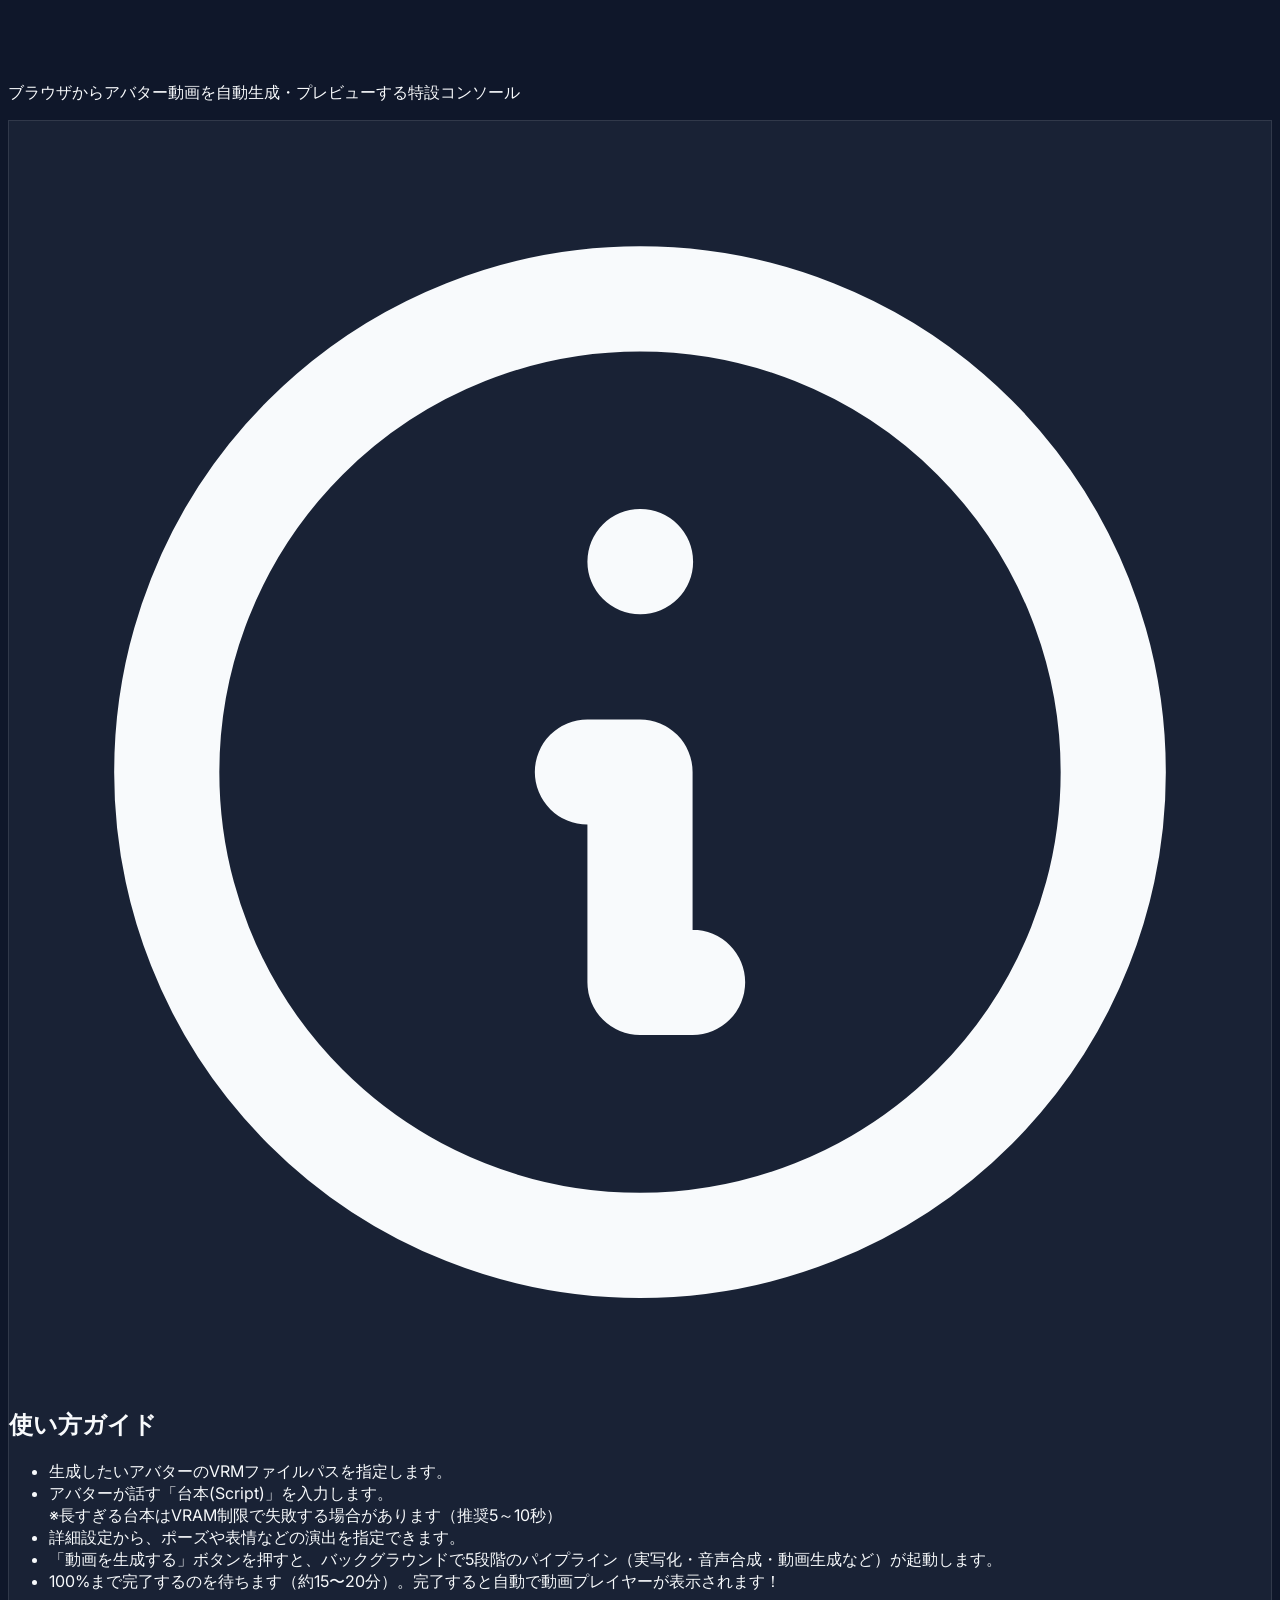
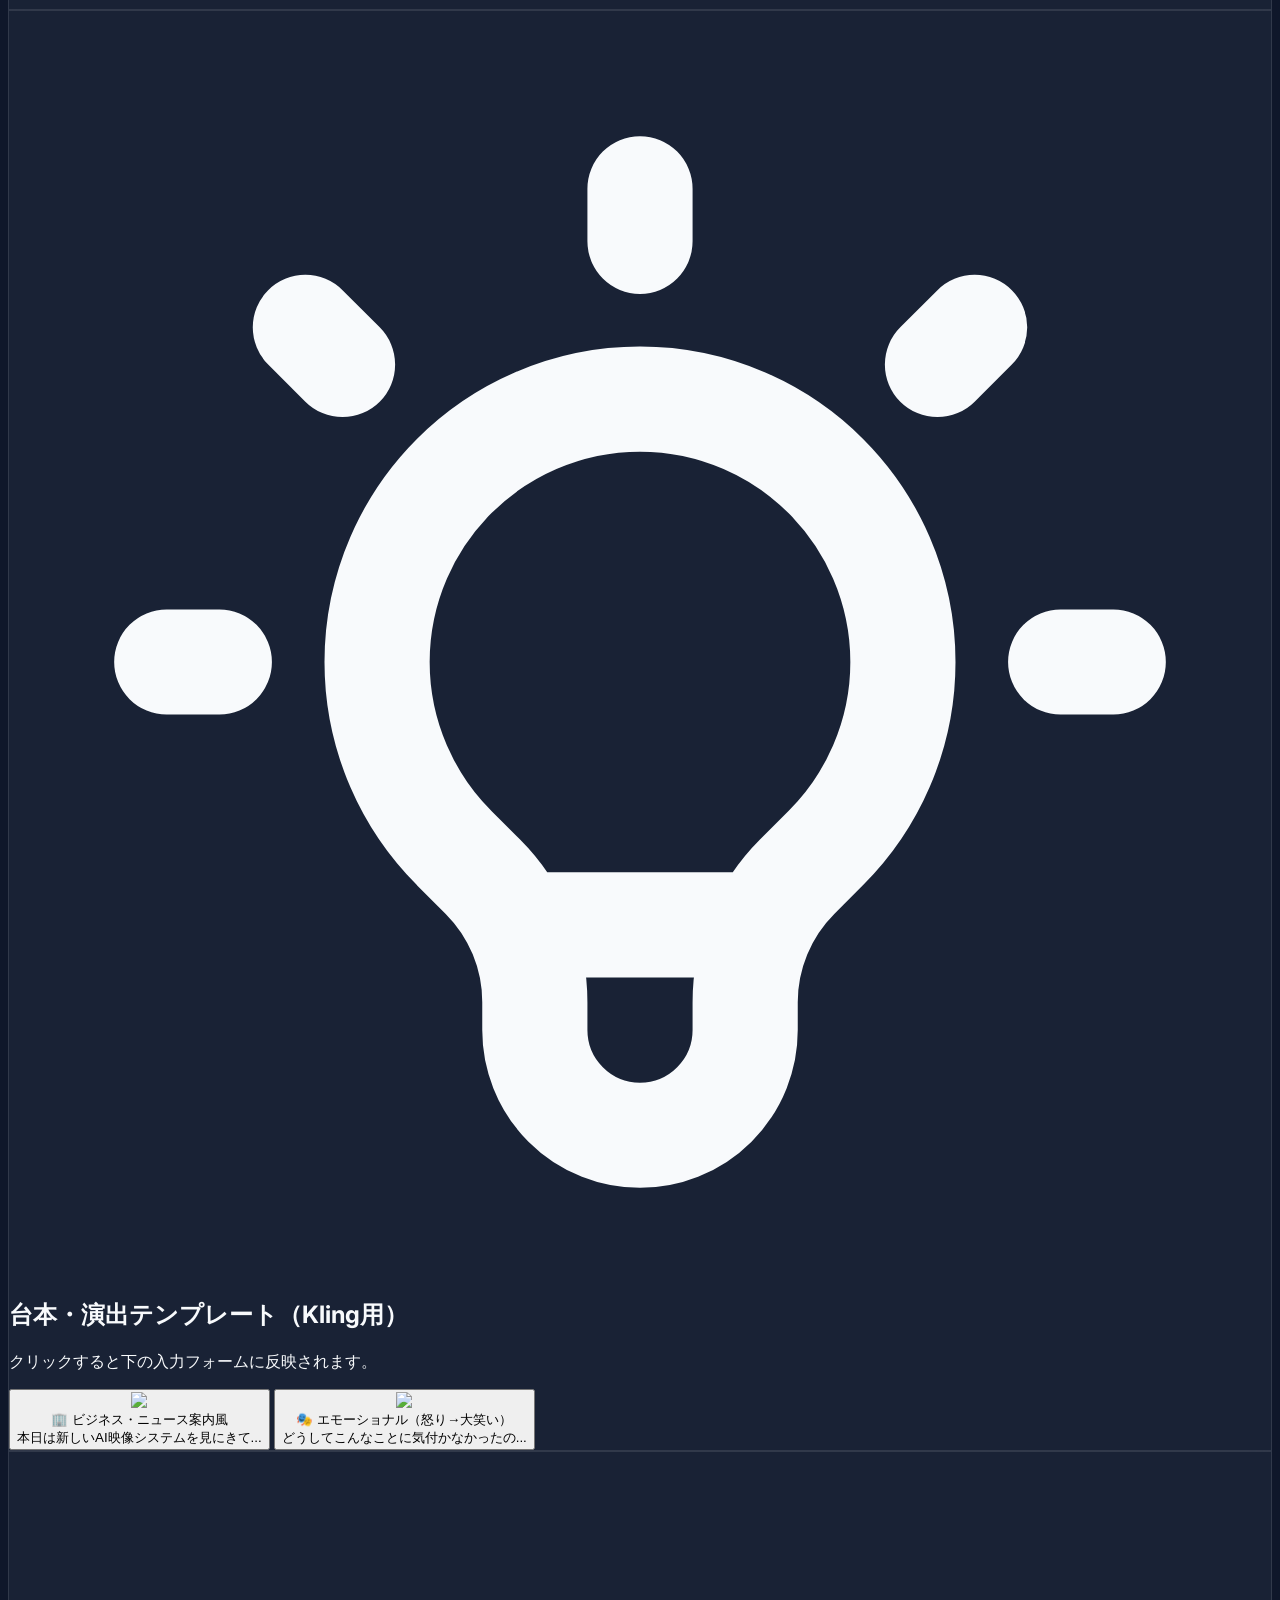
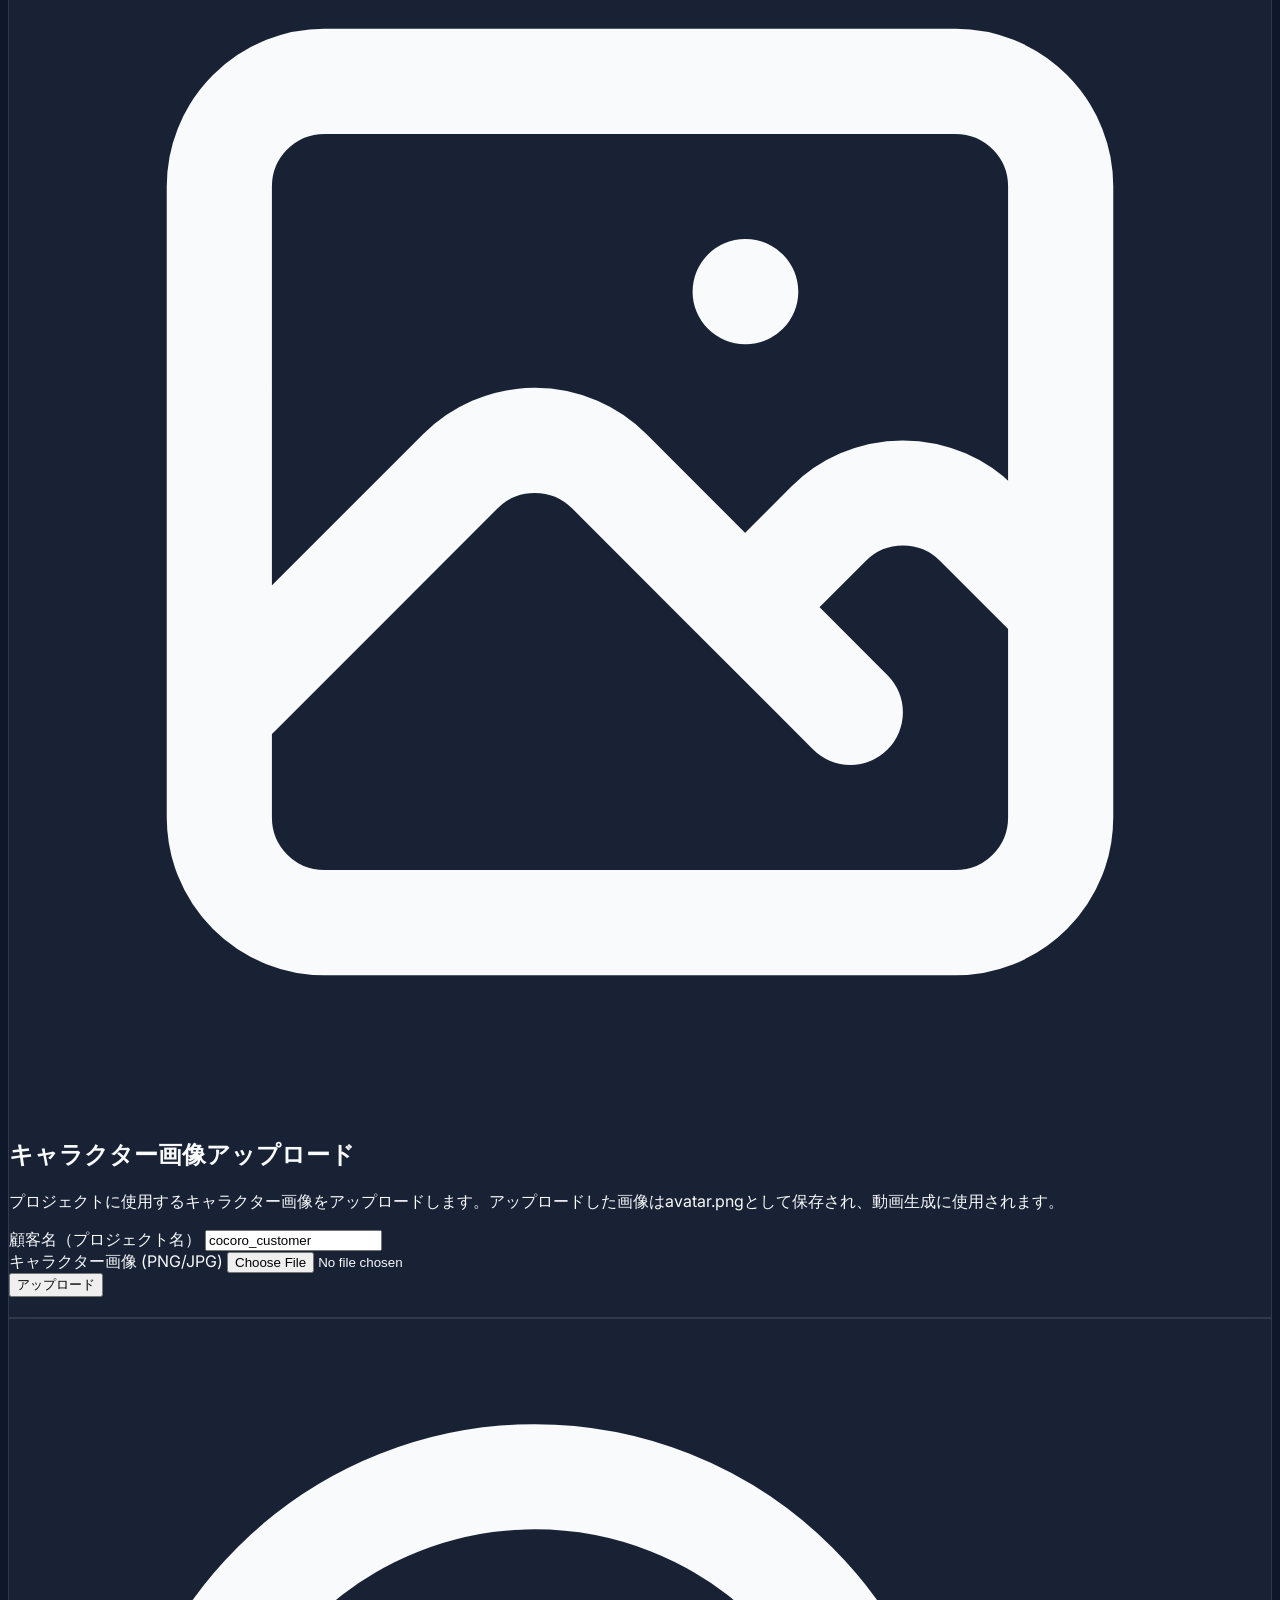
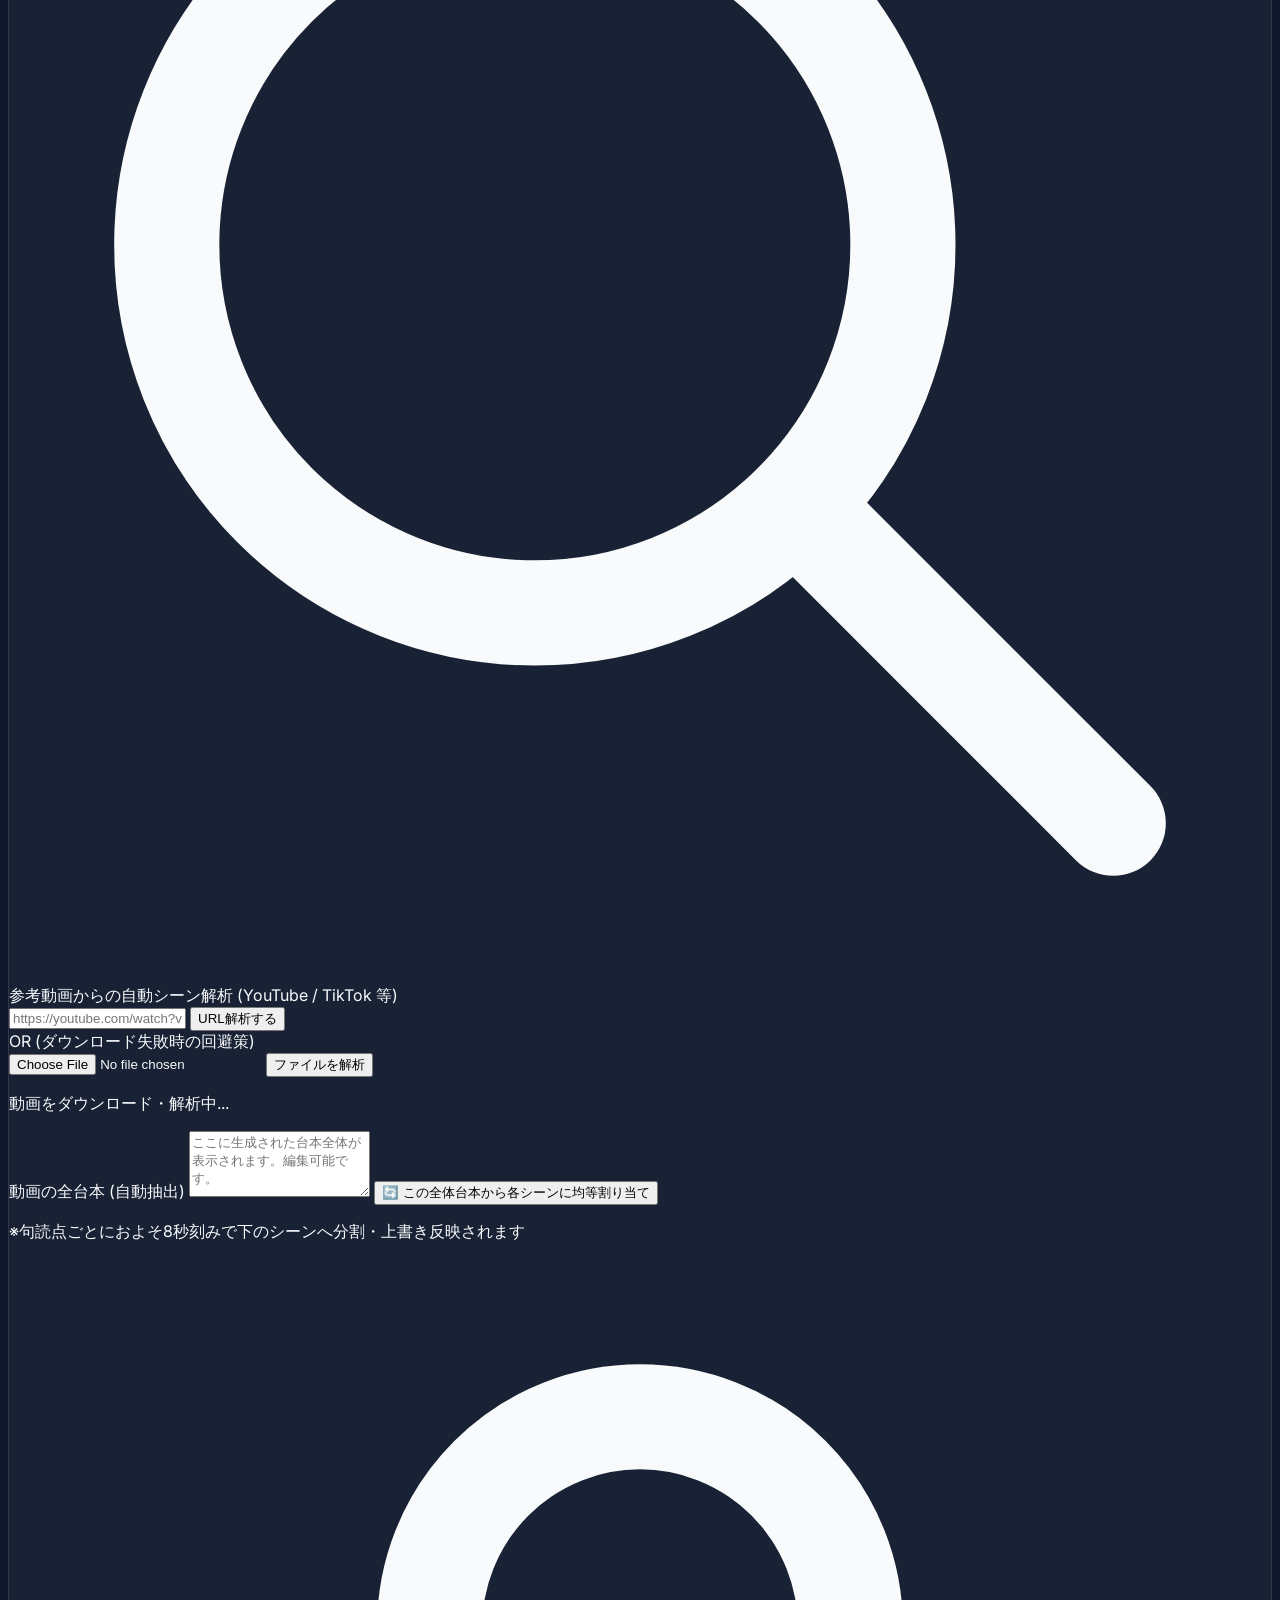
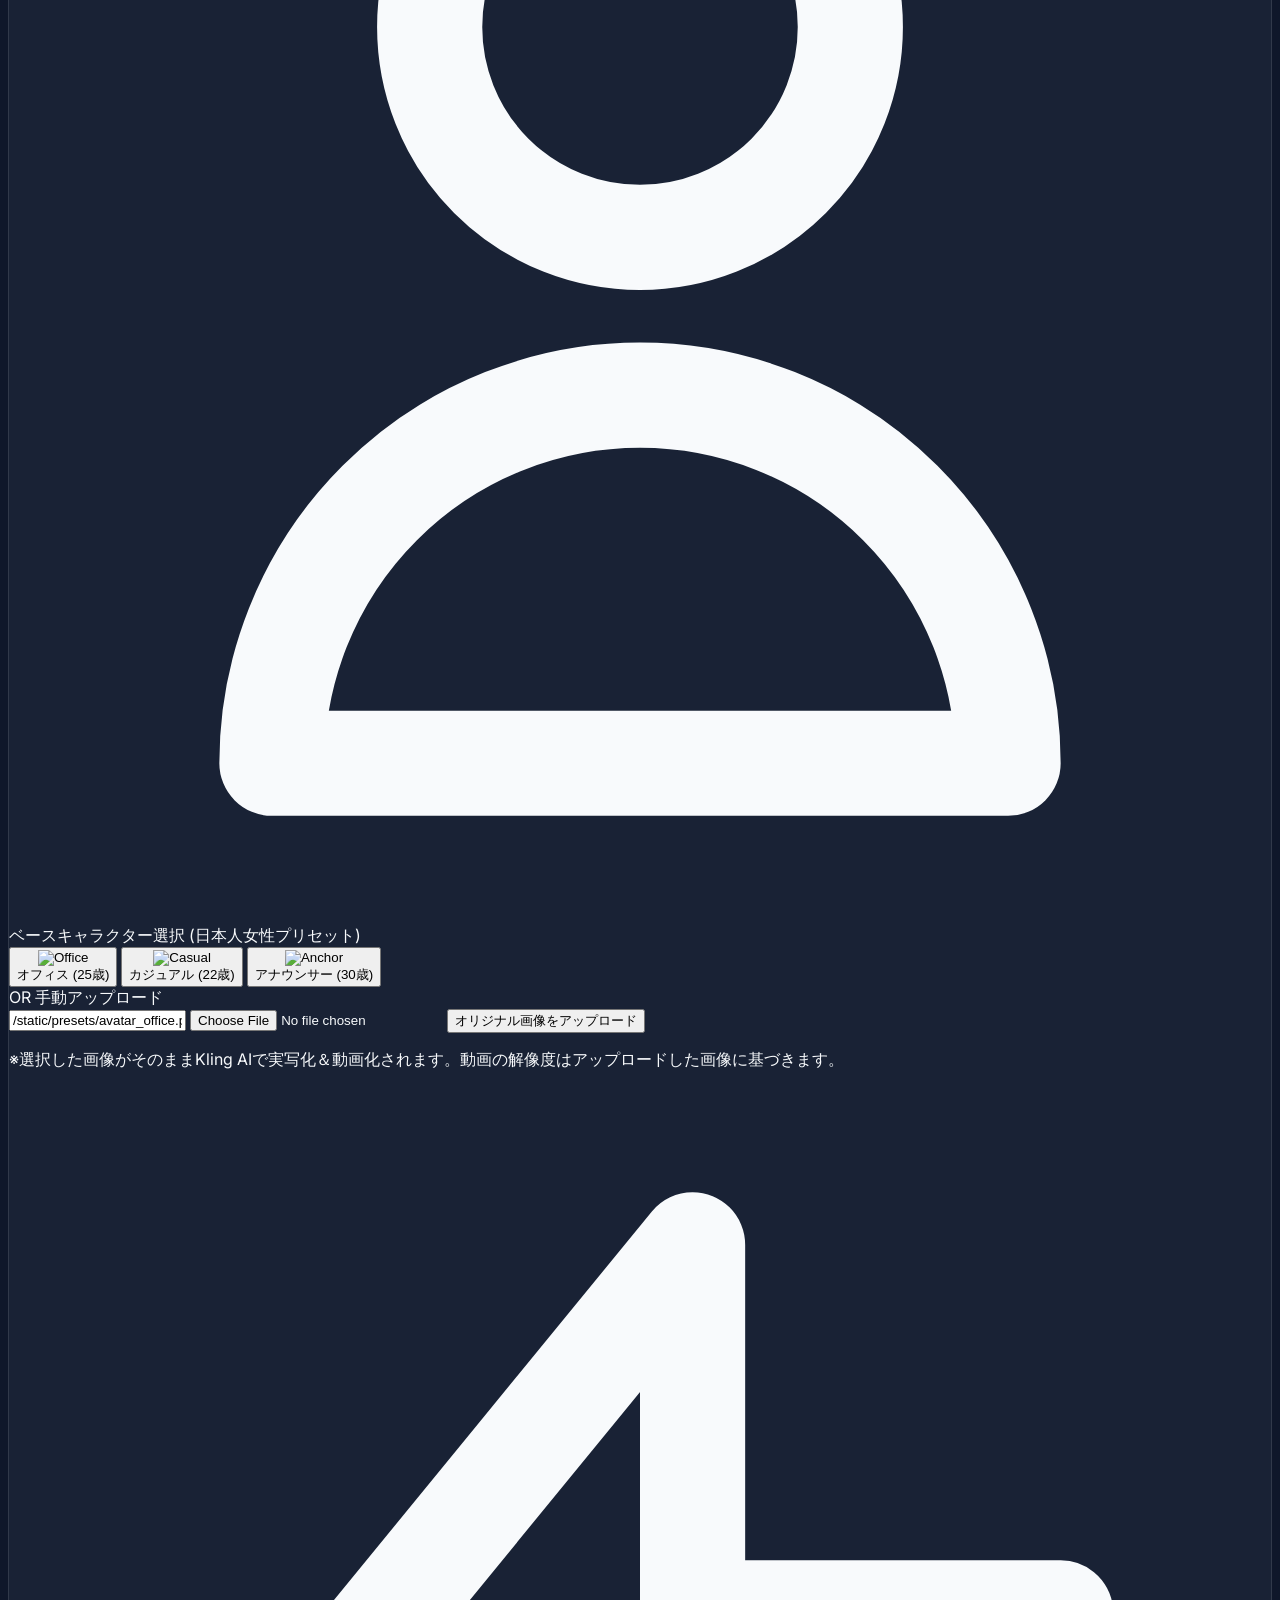
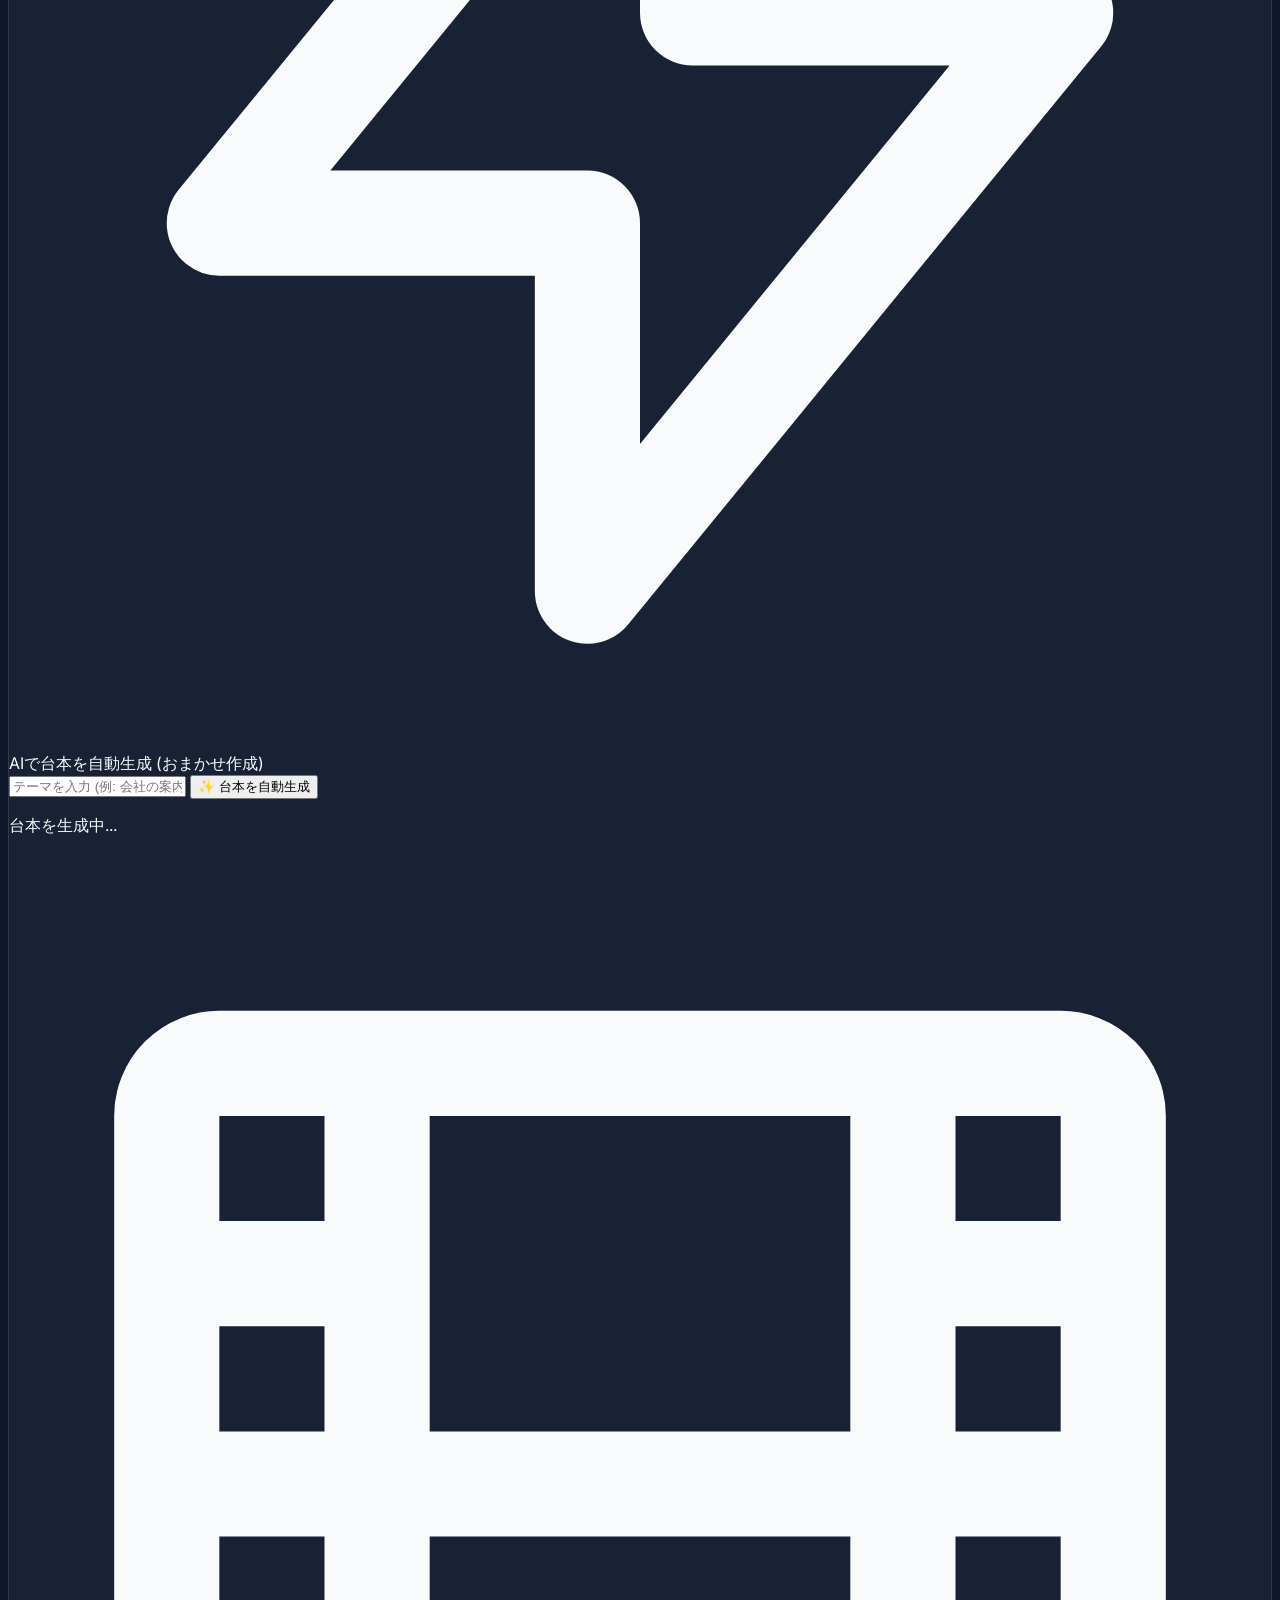
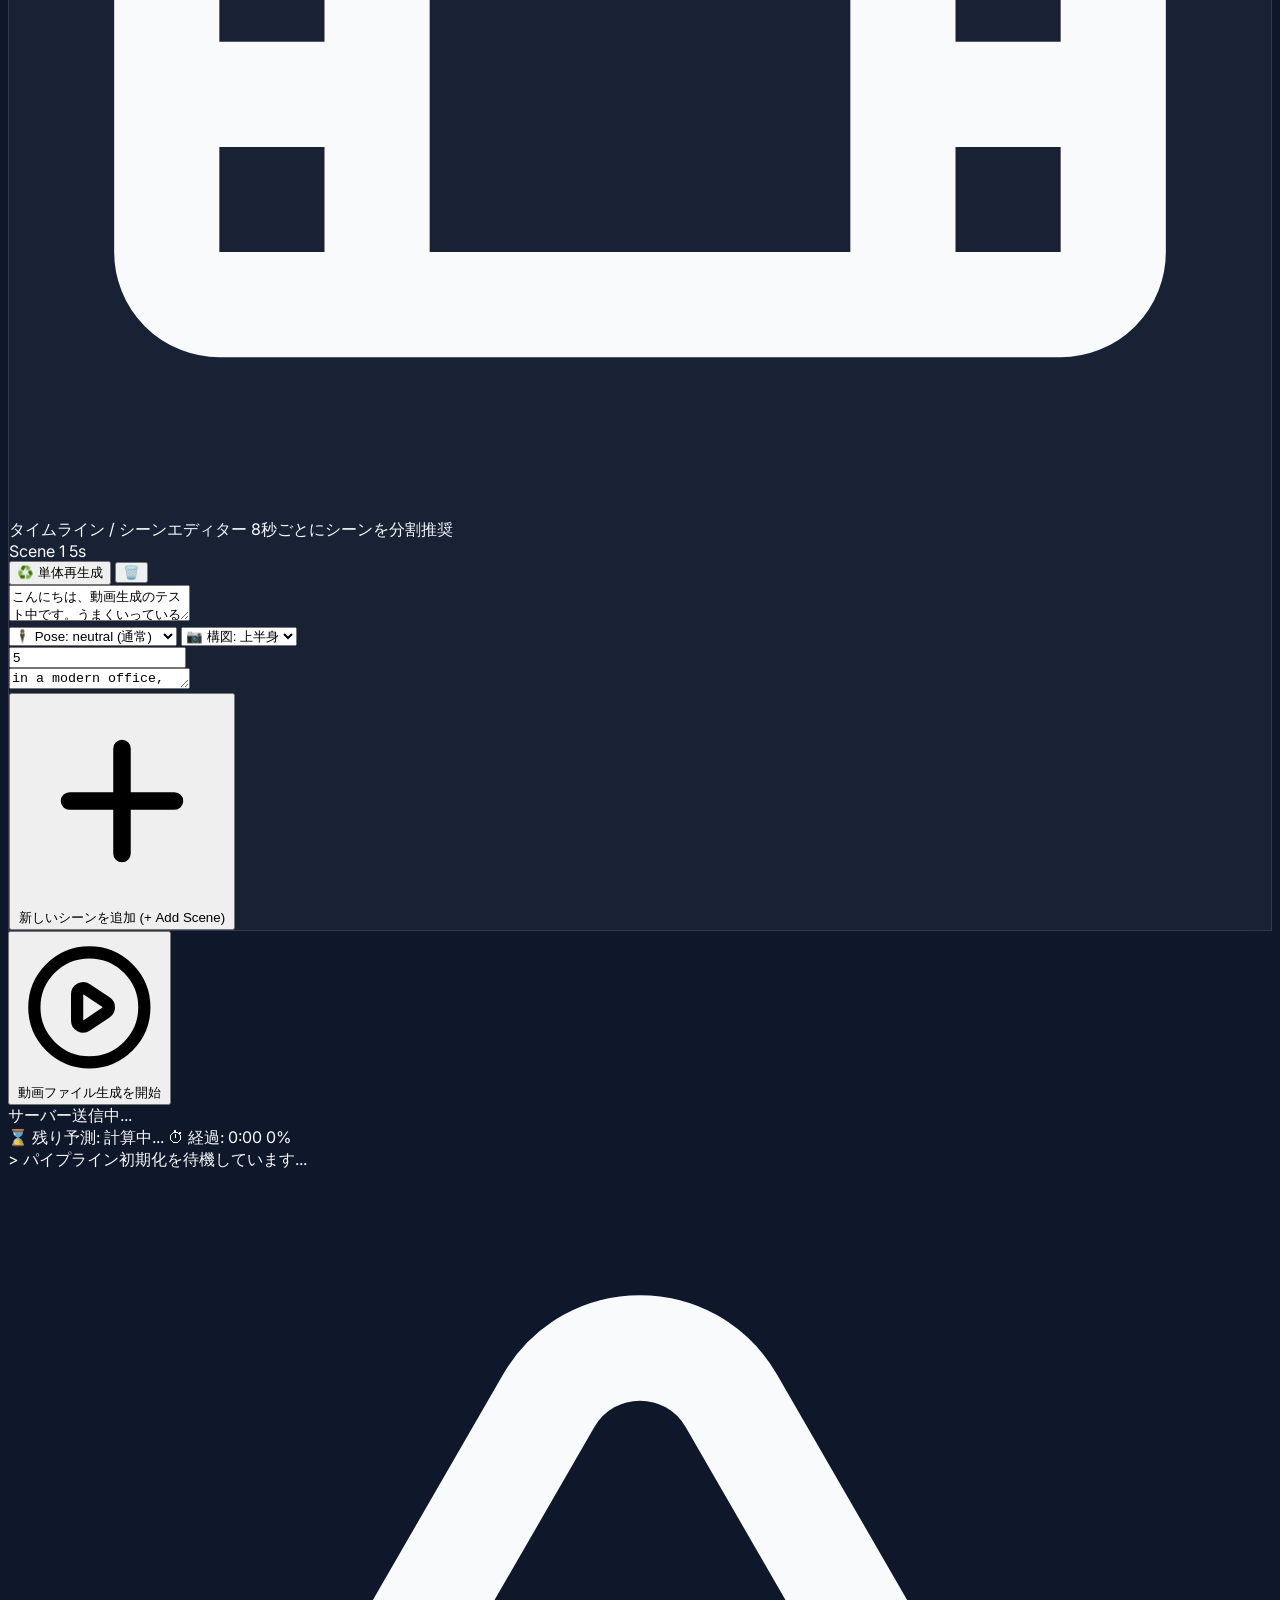
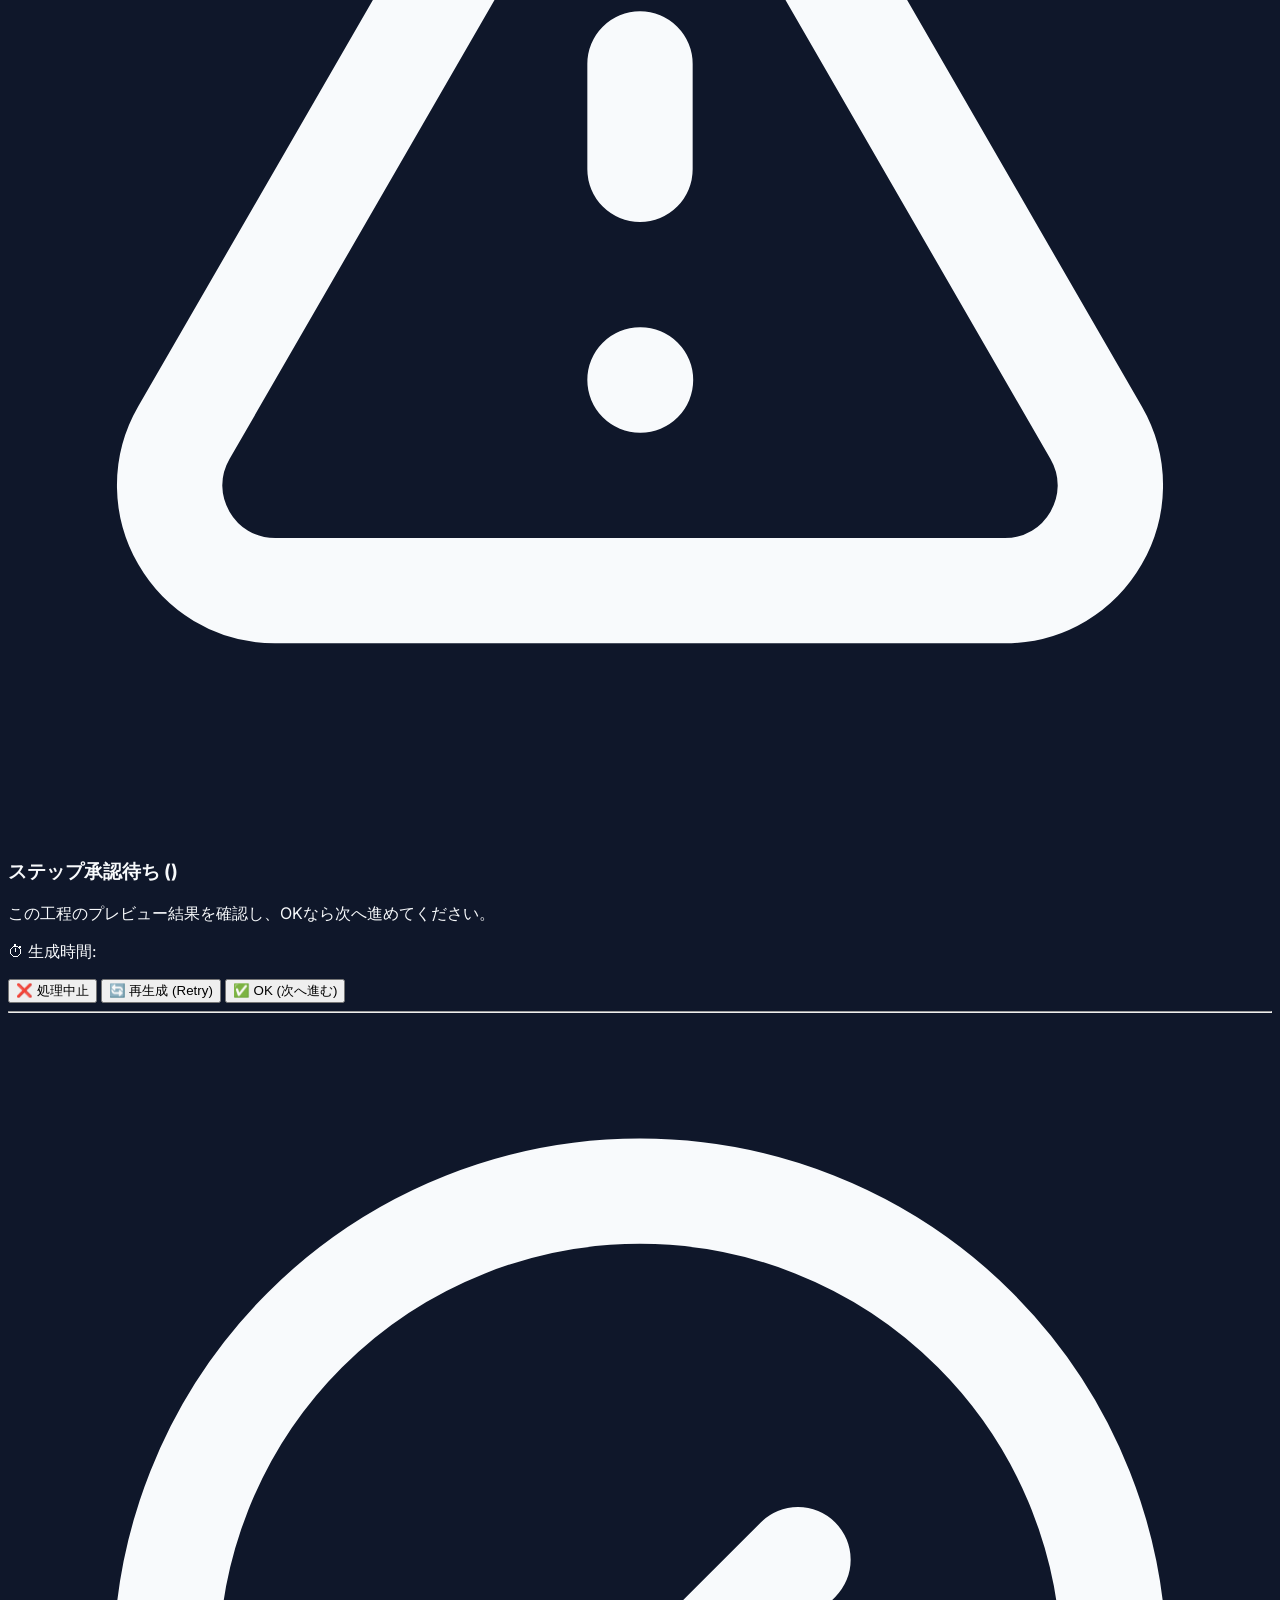
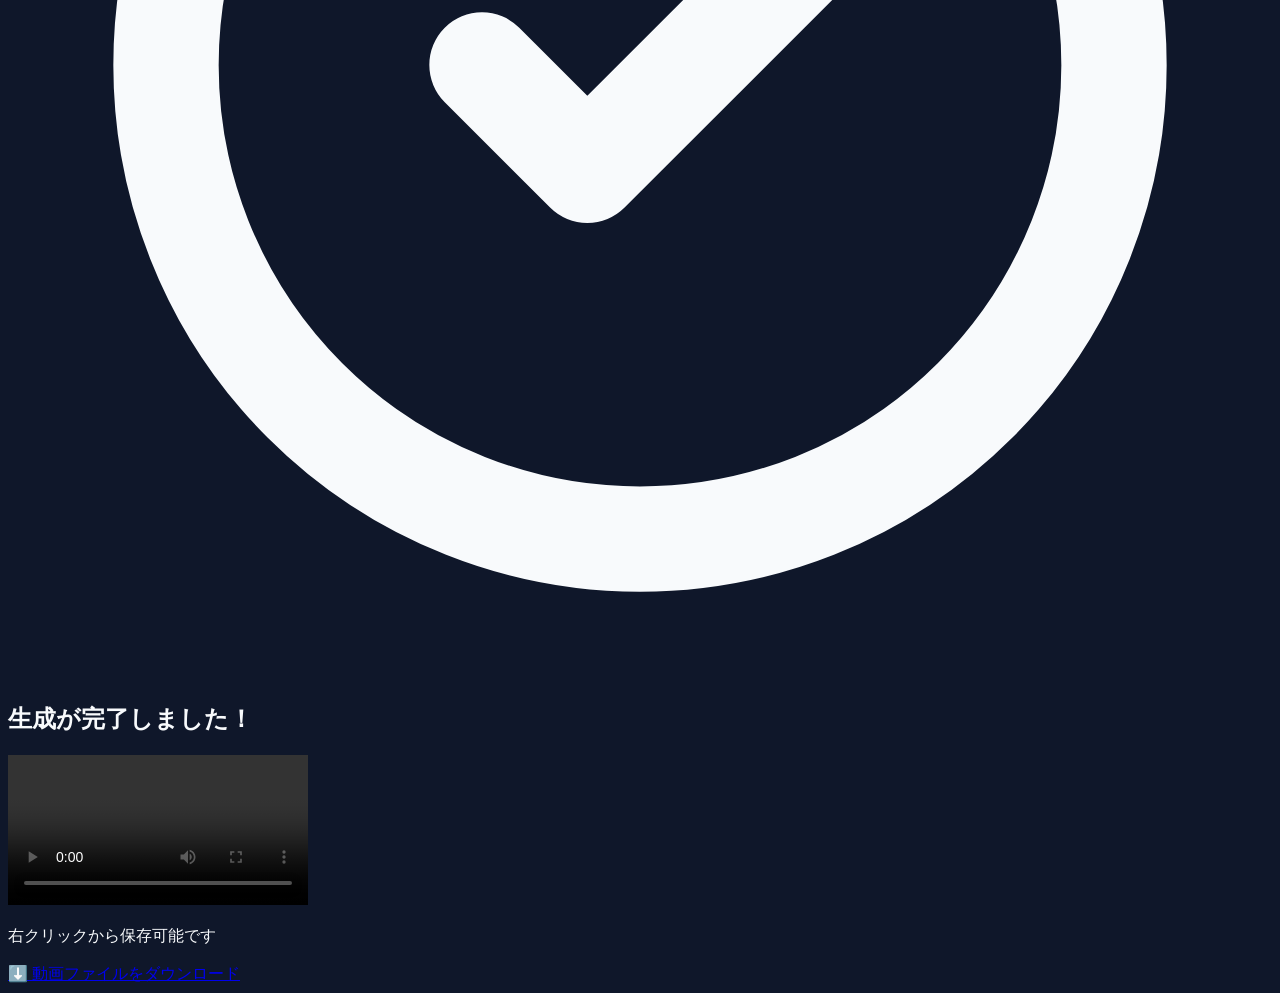
==== ui/index.html @ b5362d0d "feat: Wav2Lipローカルリップシンク・アバターアップロード機能追加 - voice_engine.py: Style-Bert-VITS2対応 - orchestrator.py: Klin" ====
<!DOCTYPE html>
<html lang="ja">
<head>
    <meta charset="UTF-8">
    <meta name="viewport" content="width=device-width, initial-scale=1.0">
    <title>AI Avatar Video Generator Studio</title>
    <script src="https://cdn.tailwindcss.com"></script>
    <link href="https://fonts.googleapis.com/css2?family=Inter:wght@400;500;600;700&display=swap" rel="stylesheet">
    <style>
        body { font-family: 'Inter', sans-serif; background-color: #0f172a; color: #f8fafc; }
        .progress-bar-fill { transition: width 0.5s ease-in-out; }
        .glass-panel { background: rgba(30, 41, 59, 0.7); backdrop-filter: blur(12px); border: 1px solid rgba(255,255,255,0.1); }
        .gradient-text { background-clip: text; -webkit-background-clip: text; -webkit-text-fill-color: transparent; }
        
        /* Custom scrollbar for textareas */
        ::-webkit-scrollbar { width: 8px; }
        ::-webkit-scrollbar-track { background: #1e293b; border-radius: 4px; }
        ::-webkit-scrollbar-thumb { background: #475569; border-radius: 4px; }
        ::-webkit-scrollbar-thumb:hover { background: #64748b; }
    </style>
</head>
<body class="min-h-screen flex flex-col pt-8 pb-12 px-4 items-center bg-[url('https://www.transparenttextures.com/patterns/stardust.png')]">

<div class="w-full max-w-4xl space-y-6">
    
    <!-- Header -->
    <div class="text-center space-y-2 mb-8">
        <h1 class="text-4xl md:text-5xl font-extrabold gradient-text bg-gradient-to-r from-blue-400 via-indigo-400 to-purple-500">
            AI Video Material Studio
        </h1>
        <p class="text-slate-400 text-sm md:text-base">ブラウザからアバター動画を自動生成・プレビューする特設コンソール</p>
    </div>

    <!-- Instructions & Examples Section -->
    <div class="grid grid-cols-1 md:grid-cols-2 gap-6">
        
        <!-- Usage Instructions -->
        <div class="glass-panel p-6 rounded-2xl shadow-xl">
            <h2 class="text-lg font-bold text-indigo-300 mb-3 flex items-center">
                <svg class="w-5 h-5 mr-2" fill="none" stroke="currentColor" viewBox="0 0 24 24"><path stroke-linecap="round" stroke-linejoin="round" stroke-width="2" d="M13 16h-1v-4h-1m1-4h.01M21 12a9 9 0 11-18 0 9 9 0 0118 0z"></path></svg>
                使い方ガイド
            </h2>
            <ul class="space-y-2 text-sm text-slate-300 list-decimal list-inside ml-2">
                <li>生成したいアバターのVRMファイルパスを指定します。</li>
                <li>アバターが話す「台本(Script)」を入力します。<br><span class="text-xs text-slate-400">※長すぎる台本はVRAM制限で失敗する場合があります（推奨5～10秒）</span></li>
                <li>詳細設定から、ポーズや表情などの演出を指定できます。</li>
                <li>「動画を生成する」ボタンを押すと、バックグラウンドで5段階のパイプライン（実写化・音声合成・動画生成など）が起動します。</li>
                <li>100%まで完了するのを待ちます（約15〜20分）。完了すると自動で動画プレイヤーが表示されます！</li>
            </ul>
        </div>

        <!-- Prompt Examples -->
        <div class="glass-panel p-6 rounded-2xl shadow-xl">
            <h2 class="text-lg font-bold text-pink-300 mb-3 flex items-center">
                <svg class="w-5 h-5 mr-2" fill="none" stroke="currentColor" viewBox="0 0 24 24"><path stroke-linecap="round" stroke-linejoin="round" stroke-width="2" d="M9.663 17h4.673M12 3v1m6.364 1.636l-.707.707M21 12h-1M4 12H3m3.343-5.657l-.707-.707m2.828 9.9a5 5 0 117.072 0l-.548.547A3.374 3.374 0 0014 18.469V19a2 2 0 11-4 0v-.531c0-.895-.356-1.754-.988-2.386l-.548-.547z"></path></svg>
                台本・演出テンプレート（Kling用）
            </h2>
            <p class="text-xs text-slate-400 mb-4">クリックすると下の入力フォームに反映されます。</p>
            <div class="space-y-3">
                <button type="button" onclick="applyTemplate('neutral', 'neutral', 'upper_body', 5.0, '本日は新しいAI映像システムをご覧いただき、誠にありがとうございます。驚くほど滑らかな動きと表情にご注目ください。', '', 'Expressive avatar, highly emotional. Starts looking serious and professional, then gently transitions to a warm, welcoming smile. Vivid facial expressions. Speaking confidently, subtle natural breathing, cinematic lighting, 8k resolution')" class="w-full text-left p-3 rounded bg-slate-800/50 hover:bg-slate-700 border border-slate-600 transition-colors group relative overflow-hidden">
                    <img src="/static/presets/bg_studio.png" class="absolute inset-0 w-full h-full object-cover opacity-20 group-hover:opacity-40 transition-opacity">
                    <div class="relative z-10 font-semibold text-sm text-white group-hover:text-blue-300">🏢 ビジネス・ニュース案内風</div>
                    <div class="relative z-10 text-xs text-slate-300 mt-1 line-clamp-1">本日は新しいAI映像システムを見にきて...</div>
                </button>
                <button type="button" onclick="applyTemplate('greeting', 'smile', 'full_body', 6.0, 'どうしてこんなことに気付かなかったの！？…ふふっ、でも、おかげで目が覚めたわ！完璧な動画を作ってみせる！', '', 'Expressive avatar, highly emotional. Starts looking angry and fiercely frowning, then suddenly transitioning to a bright, wide laugh. Vivid facial expressions. Raising hands dynamically, vivid body language, highly detailed, expressive face, cinematic lighting, 8k resolution')" class="w-full text-left p-3 rounded bg-slate-800/50 hover:bg-slate-700 border border-slate-600 transition-colors group relative overflow-hidden">
                    <img src="/static/presets/bg_cafe.png" class="absolute inset-0 w-full h-full object-cover opacity-20 group-hover:opacity-40 transition-opacity">
                    <div class="relative z-10 font-semibold text-sm text-white group-hover:text-pink-300">🎭 エモーショナル（怒り→大笑い）</div>
                    <div class="relative z-10 text-xs text-slate-300 mt-1 line-clamp-1">どうしてこんなことに気付かなかったの...</div>
                </button>
            </div>
        </div>

    </div>


    <!-- Avatar Upload Section -->
    <div class="glass-panel p-6 rounded-2xl shadow-xl mb-6">
        <h2 class="text-lg font-bold text-green-300 mb-4 flex items-center">
            <svg class="w-5 h-5 mr-2" fill="none" stroke="currentColor" viewBox="0 0 24 24"><path stroke-linecap="round" stroke-linejoin="round" stroke-width="2" d="M4 16l4.586-4.586a2 2 0 012.828 0L16 16m-2-2l1.586-1.586a2 2 0 012.828 0L20 14m-6-6h.01M6 20h12a2 2 0 002-2V6a2 2 0 00-2-2H6a2 2 0 00-2 2v12a2 2 0 002 2z"></path></svg>
            キャラクター画像アップロード
        </h2>
        <p class="text-sm text-slate-400 mb-4">プロジェクトに使用するキャラクター画像をアップロードします。アップロードした画像はavatar.pngとして保存され、動画生成に使用されます。</p>
        <div class="flex items-center space-x-4">
            <div class="flex-1">
                <label class="block text-xs text-slate-400 mb-1">顧客名（プロジェクト名）</label>
                <input type="text" id="uploadCustomerName" value="cocoro_customer" class="w-full bg-slate-900/80 border border-slate-600 rounded-lg p-3 text-slate-200 focus:outline-none focus:ring-2 focus:ring-green-500 text-sm">
            </div>
            <div class="flex-1">
                <label class="block text-xs text-slate-400 mb-1">キャラクター画像 (PNG/JPG)</label>
                <input type="file" id="avatarFileInput" accept="image/png,image/jpeg,image/jpg,image/webp" class="w-full bg-slate-900/80 border border-slate-600 rounded-lg p-2 text-slate-400 text-sm file:mr-3 file:py-2 file:px-4 file:rounded-full file:border-0 file:text-xs file:font-semibold file:bg-green-900 file:text-green-300 hover:file:bg-green-800">
            </div>
            <div class="flex-shrink-0 pt-5">
                <button type="button" onclick="uploadAvatar()" class="bg-gradient-to-r from-green-600 to-emerald-600 hover:from-green-500 hover:to-emerald-500 text-white font-bold py-3 px-6 rounded-lg shadow-lg transform transition-all active:scale-[0.98]">
                    アップロード
                </button>
            </div>
        </div>
        <div id="uploadStatus" class="mt-3 hidden">
            <div id="uploadStatusMsg" class="text-sm text-green-400"></div>
            <img id="uploadPreview" class="mt-3 h-32 rounded-lg border border-slate-600 hidden">
        </div>
    </div>
    <!-- Generation Form -->
    <div class="glass-panel p-8 rounded-2xl shadow-2xl relative overflow-hidden">
        <!-- Decoration element -->
        <div class="absolute -top-24 -right-24 w-48 h-48 bg-blue-600 rounded-full mix-blend-multiply filter blur-3xl opacity-20"></div>
        
        <form id="genForm" class="space-y-6 relative z-10" onsubmit="event.preventDefault();">
            
            <!-- Reference Video Analyzer -->
            <div class="bg-fuchsia-900/20 border border-fuchsia-500/30 rounded-xl p-5 shadow-inner">
                <label class="block text-sm font-bold text-fuchsia-300 mb-2 flex items-center">
                    <svg class="w-5 h-5 mr-2" fill="none" stroke="currentColor" viewBox="0 0 24 24"><path stroke-linecap="round" stroke-linejoin="round" stroke-width="2" d="M21 21l-6-6m2-5a7 7 0 11-14 0 7 7 0 0114 0z"></path></svg>
                    参考動画からの自動シーン解析 (YouTube / TikTok 等)
                </label>
                <div class="flex items-center space-x-3 mb-3">
                    <input type="text" id="videoUrlInput" class="flex-1 bg-slate-900/80 border border-slate-600 rounded-lg p-3 text-slate-200 focus:outline-none focus:ring-2 focus:ring-fuchsia-500 transition-all text-sm" placeholder="https://youtube.com/watch?v=...">
                    <button type="button" id="analyzeUrlBtn" onclick="analyzeVideoUrl()" class="bg-gradient-to-r from-fuchsia-600 to-pink-600 hover:from-fuchsia-500 hover:to-pink-500 text-white font-bold py-3 px-6 rounded-lg shadow-lg transform transition-all active:scale-[0.98] flex-shrink-0">
                        URL解析する
                    </button>
                </div>
                
                <div class="flex items-center text-[10px] text-fuchsia-400/60 uppercase tracking-widest mb-3"><span class="flex-1 border-t border-fuchsia-800/50"></span><span class="mx-3">OR (ダウンロード失敗時の回避策)</span><span class="flex-1 border-t border-fuchsia-800/50"></span></div>
                
                <div class="flex items-center space-x-3">
                    <input type="file" id="videoFileInput" accept="video/mp4,audio/mpeg,audio/mp3,audio/wav,video/webm" class="flex-1 bg-slate-900/80 border border-slate-600 rounded-lg p-2 text-slate-400 focus:outline-none focus:ring-2 focus:ring-fuchsia-500 transition-all text-sm file:mr-4 file:py-2 file:px-4 file:rounded-full file:border-0 file:text-xs file:font-semibold file:bg-fuchsia-900 file:text-fuchsia-300 hover:file:bg-fuchsia-800">
                    <button type="button" id="analyzeFileBtn" onclick="analyzeVideoFile()" class="bg-slate-700 hover:bg-slate-600 text-white font-bold py-3 px-6 rounded-lg shadow-lg transform transition-all active:scale-[0.98] flex-shrink-0 border border-slate-500">
                        ファイルを解析
                    </button>
                </div>
                <p id="analyzeMessage" class="text-xs text-fuchsia-400 mt-2 hidden animate-pulse">動画をダウンロード・解析中...</p>
                
                <div id="transcriptContainer" class="mt-4 hidden p-3 bg-fuchsia-950/40 rounded-lg border border-fuchsia-700/50">
                    <label class="block text-xs font-bold text-fuchsia-200 mb-2">動画の全台本 (自動抽出)</label>
                    <textarea id="fullTranscript" rows="4" class="w-full bg-slate-900 border border-slate-600 rounded p-2 text-sm text-slate-200 focus:ring-2 focus:ring-fuchsia-500 outline-none mb-2" placeholder="ここに生成された台本全体が表示されます。編集可能です。"></textarea>
                    <button type="button" onclick="distributeTranscript()" class="w-full bg-fuchsia-700 hover:bg-fuchsia-600 text-white text-xs font-bold py-2 px-4 rounded shadow border border-fuchsia-500 transition-colors">
                        🔄 この全体台本から各シーンに均等割り当て
                    </button>
                    <p class="text-[10px] text-fuchsia-300 mt-1 mt-1">※句読点ごとにおよそ8秒刻みで下のシーンへ分割・上書き反映されます</p>
                </div>
            </div>

            <!-- Base Character & Visual Avatar Picker -->
            <div class="bg-indigo-900/10 border border-indigo-500/20 rounded-xl p-5">
                <label class="block text-sm font-semibold text-slate-300 mb-3 flex items-center">
                    <svg class="w-5 h-5 mr-2 text-indigo-400" fill="none" stroke="currentColor" viewBox="0 0 24 24"><path stroke-linecap="round" stroke-linejoin="round" stroke-width="2" d="M16 7a4 4 0 11-8 0 4 4 0 018 0zM12 14a7 7 0 00-7 7h14a7 7 0 00-7-7z"></path></svg>
                    ベースキャラクター選択 (日本人女性プリセット)
                </label>
                
                <div class="grid grid-cols-3 gap-4 mb-4">
                    <!-- Preset 1 -->
                    <button type="button" onclick="selectAvatarPreset('/static/presets/avatar_office.png', this)" class="avatar-preset relative rounded-xl overflow-hidden border-2 border-indigo-500 shadow-[0_0_15px_rgba(99,102,241,0.4)] transform scale-105 transition-all">
                        <img src="/static/presets/avatar_office.png" alt="Office" class="w-full h-32 object-cover">
                        <div class="absolute bottom-0 inset-x-0 bg-black/60 p-1 text-center text-xs font-bold text-white">オフィス (25歳)</div>
                    </button>
                    <!-- Preset 2 -->
                    <button type="button" onclick="selectAvatarPreset('/static/presets/avatar_casual.png', this)" class="avatar-preset relative rounded-xl overflow-hidden border-2 border-transparent hover:border-slate-500 transition-all opacity-70 hover:opacity-100">
                        <img src="/static/presets/avatar_casual.png" alt="Casual" class="w-full h-32 object-cover">
                        <div class="absolute bottom-0 inset-x-0 bg-black/60 p-1 text-center text-xs font-bold text-white">カジュアル (22歳)</div>
                    </button>
                    <!-- Preset 3 -->
                    <button type="button" onclick="selectAvatarPreset('/static/presets/avatar_anchor.png', this)" class="avatar-preset relative rounded-xl overflow-hidden border-2 border-transparent hover:border-slate-500 transition-all opacity-70 hover:opacity-100">
                        <img src="/static/presets/avatar_anchor.png" alt="Anchor" class="w-full h-32 object-cover">
                        <div class="absolute bottom-0 inset-x-0 bg-black/60 p-1 text-center text-xs font-bold text-white">アナウンサー (30歳)</div>
                    </button>
                </div>
                
                <div class="flex items-center text-xs text-slate-500 uppercase tracking-widest mb-4"><span class="flex-1 border-t border-slate-700"></span><span class="mx-3">OR 手動アップロード</span><span class="flex-1 border-t border-slate-700"></span></div>
                
                <div class="flex flex-col sm:flex-row gap-3">
                    <input type="text" id="avatarPath" value="/static/presets/avatar_office.png" class="flex-1 bg-slate-900/80 border border-slate-600 rounded-lg p-3 text-slate-300 focus:outline-none font-mono text-xs" placeholder="画像パス (C:\画像.png 等)">
                    <input type="file" id="customAvatarUpload" accept="image/jpeg,image/png,image/webp" class="hidden" onchange="handleFileUpload(this, 'avatarPath')">
                    <button type="button" onclick="document.getElementById('customAvatarUpload').click()" class="bg-indigo-600 hover:bg-indigo-500 text-white text-sm font-medium py-3 px-6 rounded-lg shadow-lg border border-indigo-500 transition-colors flex-shrink-0">
                        オリジナル画像をアップロード
                    </button>
                </div>
                <p class="text-[11px] text-slate-400 mt-2">※選択した画像がそのままKling AIで実写化＆動画化されます。動画の解像度はアップロードした画像に基づきます。</p>
            </div>
            


            <!-- AI Script Auto Generator -->
            <div class="bg-blue-900/20 border border-blue-500/30 rounded-xl p-5 shadow-inner">
                <label class="block text-sm font-bold text-blue-300 mb-2 flex items-center">
                    <svg class="w-5 h-5 mr-2" fill="none" stroke="currentColor" viewBox="0 0 24 24"><path stroke-linecap="round" stroke-linejoin="round" stroke-width="2" d="M13 10V3L4 14h7v7l9-11h-7z"></path></svg>
                    AIで台本を自動生成 (おまかせ作成)
                </label>
                <div class="flex flex-col sm:flex-row items-center space-y-3 sm:space-y-0 sm:space-x-3 mb-2">
                    <input type="text" id="autoScriptTheme" class="flex-1 w-full bg-slate-900/80 border border-slate-600 rounded-lg p-3 text-slate-200 focus:outline-none focus:ring-2 focus:ring-blue-500 transition-all text-sm" placeholder="テーマを入力 (例: 会社の案内、商品のPR等)">
                    <button type="button" onclick="generateAutoScript()" class="w-full sm:w-auto bg-gradient-to-r from-blue-600 to-indigo-600 hover:from-blue-500 hover:to-indigo-500 text-white font-bold py-3 px-6 rounded-lg shadow-lg transform transition-all active:scale-[0.98] flex-shrink-0">
                        ✨ 台本を自動生成
                    </button>
                </div>
                <p id="autoScriptMessage" class="text-xs text-blue-400 hidden animate-pulse">台本を生成中...</p>
            </div>

            <!-- Dynamic Scenes Editor -->
            <div>
                <div class="flex justify-between items-end mb-3">
                    <label class="block text-lg font-bold text-slate-200 flex items-center">
                        <svg class="w-5 h-5 mr-2 text-blue-400" fill="none" stroke="currentColor" viewBox="0 0 24 24"><path stroke-linecap="round" stroke-linejoin="round" stroke-width="2" d="M7 4v16M17 4v16M3 8h4m10 0h4M3 12h18M3 16h4m10 0h4M4 20h16a1 1 0 001-1V5a1 1 0 00-1-1H4a1 1 0 00-1 1v14a1 1 0 001 1z"></path></svg>
                        タイムライン / シーンエディター
                    </label>
                    <span class="text-xs text-slate-400">8秒ごとにシーンを分割推奨</span>
                </div>
                
                <div id="scenesContainer" class="space-y-4">
                    <!-- Scenes will be injected here via JS -->
                </div>
                
                <button type="button" onclick="addSceneBlock()" class="mt-4 w-full border-2 border-dashed border-slate-600 hover:border-slate-400 text-slate-400 hover:text-slate-200 font-semibold py-3 rounded-xl transition-colors flex items-center justify-center">
                    <svg class="w-5 h-5 mr-1" fill="none" stroke="currentColor" viewBox="0 0 24 24"><path stroke-linecap="round" stroke-linejoin="round" stroke-width="2" d="M12 6v6m0 0v6m0-6h6m-6 0H6"></path></svg>
                    新しいシーンを追加 (+ Add Scene)
                </button>
            </div>
            </div>

            <!-- Submit Button -->
            <button type="submit" id="submitBtn" class="w-full bg-gradient-to-r from-blue-600 to-purple-600 hover:from-blue-500 hover:to-purple-500 text-white font-bold py-4 px-4 rounded-xl shadow-[0_0_15px_rgba(79,70,229,0.4)] transform transition-all active:scale-[0.98] text-lg flex items-center justify-center">
                <svg class="w-6 h-6 mr-2" fill="none" stroke="currentColor" viewBox="0 0 24 24"><path stroke-linecap="round" stroke-linejoin="round" stroke-width="2" d="M14.752 11.168l-3.197-2.132A1 1 0 0010 9.87v4.263a1 1 0 001.555.832l3.197-2.132a1 1 0 000-1.664z"></path><path stroke-linecap="round" stroke-linejoin="round" stroke-width="2" d="M21 12a9 9 0 11-18 0 9 9 0 0118 0z"></path></svg>
                動画ファイル生成を開始
            </button>
        </form>

        <!-- Status Tracker -->
        <div id="statusSection" class="mt-8 hidden">
            <div class="flex justify-between items-end mb-2">
                <span id="statusText" class="text-sm font-semibold text-blue-400 tracking-wide animate-pulse">サーバー送信中...</span>
                <div class="flex items-center gap-3">
                    <span id="etaBadge" class="text-xs font-mono text-cyan-400 bg-slate-800 border border-slate-700 px-2 py-0.5 rounded-md hidden">
                        ⌛ 残り予測: <span id="etaText">計算中...</span>
                    </span>
                    <span id="elapsedBadge" class="text-xs font-mono text-slate-400 bg-slate-800 border border-slate-700 px-2 py-0.5 rounded-md hidden">
                        ⏱ 経過: <span id="elapsedText">0:00</span>
                    </span>
                    <span id="progressText" class="text-2xl font-black text-white">0%</span>
                </div>
            </div>
            <div class="w-full bg-slate-900 rounded-full h-4 mb-3 overflow-hidden border border-slate-700 shadow-inner">
                <div id="progressBar" class="bg-gradient-to-r from-blue-400 via-indigo-500 to-purple-500 h-full rounded-full progress-bar-fill relative" style="width: 0%">
                    <div class="absolute top-0 left-0 bottom-0 right-0 overflow-hidden">
                        <div class="w-full h-full opacity-30 bg-[url('[data-uri]')] bg-repeat-x" style="animation: scrollBackground 1s linear infinite;"></div>
                    </div>
                </div>
            </div>

            <!-- ステージタイムライン -->
            <div id="stageTimeline" class="flex gap-1.5 mb-3 flex-wrap"></div>

            <div id="logText" class="text-xs text-slate-500 font-mono bg-slate-900 p-3 rounded-lg border border-slate-700/50">
                >&nbsp;パイプライン初期化を待機しています...
        </div>

        <!-- Approval Section -->
        <div id="approvalSection" class="mt-4 hidden p-6 rounded-xl border border-amber-500/50 bg-amber-900/10 text-center animate-[fadeIn_0.3s_ease-out]">
            <h3 class="text-lg font-bold text-amber-400 mb-1 flex items-center justify-center">
                <svg class="w-5 h-5 mr-2 animate-bounce" fill="none" stroke="currentColor" viewBox="0 0 24 24"><path stroke-linecap="round" stroke-linejoin="round" stroke-width="2" d="M12 9v2m0 4h.01m-6.938 4h13.856c1.54 0 2.502-1.667 1.732-3L13.732 4c-.77-1.333-2.694-1.333-3.464 0L3.34 16c-.77 1.333.192 3 1.732 3z"></path></svg>
                ステップ承認待ち (<span id="approvalStageName"></span>)
            </h3>
            <p class="text-xs text-slate-400 mb-1">この工程のプレビュー結果を確認し、OKなら次へ進めてください。</p>
            <p id="stageDurationBadge" class="text-xs font-mono text-emerald-400 mb-4 hidden">⏱ 生成時間: <span id="stageDurationText"></span></p>
            
            <div id="previewContainer" class="flex justify-center mb-6 rounded-lg p-2">
                <!-- Image or Audio injected here -->
            </div>
            
            <div class="flex space-x-3 w-full justify-center">
                <button type="button" onclick="submitApproval('reject')" class="flex-1 bg-slate-700 hover:bg-red-600/80 text-white font-medium py-3 rounded-lg border border-slate-600 transition-colors duration-200">
                    ❌ 処理中止
                </button>
                <button type="button" onclick="submitApproval('retry')" class="flex-1 bg-amber-700 hover:bg-amber-600 text-white font-medium py-3 rounded-lg shadow-lg border border-amber-600 transition-colors duration-200">
                    🔄 再生成 (Retry)
                </button>
                <button type="button" onclick="submitApproval('approve')" class="flex-1 bg-emerald-600 hover:bg-emerald-500 text-white font-bold py-3 rounded-lg shadow-[0_0_15px_rgba(16,185,129,0.3)] border border-emerald-500 transition-all duration-200 transform active:scale-95">
                    ✅ OK (次へ進む)
                </button>
            </div>
        </div>

        <!-- Result Video -->
        <div id="resultSection" class="mt-8 hidden animate-[fadeIn_0.5s_ease-out]">
            <hr class="border-slate-700 mb-6">
            <h2 class="text-xl font-bold mb-4 text-emerald-400 flex items-center">
                <svg class="w-6 h-6 mr-2" fill="none" stroke="currentColor" viewBox="0 0 24 24"><path stroke-linecap="round" stroke-linejoin="round" stroke-width="2" d="M9 12l2 2 4-4m6 2a9 9 0 11-18 0 9 9 0 0118 0z"></path></svg>
                生成が完了しました！
            </h2>
            <div class="rounded-xl overflow-hidden border border-slate-600 shadow-[0_10px_30px_rgba(0,0,0,0.5)] bg-black aspect-video relative group">
                <video id="resultVideo" controls class="w-full h-full object-cover">
                    ブラウザが動画再生に対応していません。
                </video>
                <div class="absolute inset-0 bg-black/40 flex items-center justify-center opacity-0 group-hover:opacity-100 transition-opacity pointer-events-none">
                    <p class="text-white font-bold drop-shadow-md">右クリックから保存可能です</p>
                </div>
            </div>
            
            <a id="downloadBtn" href="#" download="avatar_video.mp4" class="mt-4 block text-center w-full bg-slate-700 hover:bg-slate-600 text-white font-medium py-3 px-4 rounded-xl border border-slate-500 transition-colors">
                ⬇️ 動画ファイルをダウンロード
            </a>
        </div>
    </div>
</div>

<style>
    @keyframes scrollBackground {
        0% { background-position: 0 0; }
        100% { background-position: 16px 0; }
    }
    @keyframes fadeIn {
        from { opacity: 0; transform: translateY(10px); }
        to { opacity: 1; transform: translateY(0); }
    }
</style>

<script>
    // Elements
    const form = document.getElementById('genForm');
    const submitBtn = document.getElementById('submitBtn');
    const statusSection = document.getElementById('statusSection');
    const resultSection = document.getElementById('resultSection');
    const statusText = document.getElementById('statusText');
    const progressText = document.getElementById('progressText');
    const progressBar = document.getElementById('progressBar');
    const logText = document.getElementById('logText');
    const downloadBtn = document.getElementById('downloadBtn');
    
    // Approval Elements
    const approvalSection = document.getElementById('approvalSection');
    const approvalStageName = document.getElementById('approvalStageName');
    const previewContainer = document.getElementById('previewContainer');
    
    // Advanced Settings Toggle
    const toggleBtn = document.getElementById('toggleAdvanced');
    const advancedPanel = document.getElementById('advancedSettings');
    const chevronDown = document.getElementById('chevronDown');
    
    if (toggleBtn && advancedPanel && chevronDown) {
        toggleBtn.addEventListener('click', () => {
            advancedPanel.classList.toggle('hidden');
            chevronDown.classList.toggle('rotate-180');
        });
    }

    // Avatar Presets Selection Logic
    window.selectAvatarPreset = function(path, btnElem) {
        // Update input
        document.getElementById('avatarPath').value = path;
        
        // Remove style from all
        document.querySelectorAll('.avatar-preset').forEach(b => {
            b.classList.remove('border-indigo-500', 'shadow-[0_0_15px_rgba(99,102,241,0.4)]', 'transform', 'scale-105');
            b.classList.add('border-transparent', 'opacity-70');
        });
        
        // Add style to selected
        btnElem.classList.remove('border-transparent', 'opacity-70');
        btnElem.classList.add('border-indigo-500', 'shadow-[0_0_15px_rgba(99,102,241,0.4)]', 'transform', 'scale-105');
    };

    // Apply Templates
    window.applyTemplate = function(pose, expression, camera, duration, scriptText, appPrompt, bgPrompt) {
        
        // Reset scenes to a single styled scene based on the template
        activeScenes = [{
            script_text: scriptText,
            pose: pose,
            expression: expression,
            duration: duration,
            camera_angle: camera,
            background_prompt: bgPrompt
        }];
        renderScenes();
        
        // Flash effect on the textarea of the new scene
        setTimeout(() => {
            const tas = document.querySelectorAll('#scenesContainer textarea');
            if(tas.length > 0) {
                tas[0].classList.add('ring-2', 'ring-pink-500');
                setTimeout(() => tas[0].classList.remove('ring-2', 'ring-pink-500'), 500);
            }
        }, 100);
        
        if (advancedPanel && toggleBtn && advancedPanel.classList.contains('hidden')) {
            toggleBtn.click();
        }
    }

    // Generate Auto Script (Mock AI function)
    window.generateAutoScript = function() {
        const themeInput = document.getElementById('autoScriptTheme');
        const theme = themeInput.value.trim() || '自動生成のサンプル台本';
        const msg = document.getElementById('autoScriptMessage');
        const btn = document.querySelector('button[onclick="generateAutoScript()"]');
        
        msg.classList.remove('hidden');
        msg.innerText = "台本を生成中...";
        btn.disabled = true;
        btn.classList.add('opacity-50');
        
        // Simulate network delay for AI generation
        setTimeout(() => {
            const sampleScript = `こんにちは！今回は「${theme}」についてお話しします。
みなさん、普段から ${theme} について意識したことはありますか？
実は、ちょっとした工夫で大きく結果が変わるんです。
詳細は概要欄のリンクからチェックしてくださいね。それではまた！`;
            
            document.getElementById('transcriptContainer').classList.remove('hidden');
            document.getElementById('fullTranscript').value = sampleScript;
            
            // Automatically distribute it to scenes
            distributeTranscript();
            
            msg.innerText = "✨ 生成完了！シーンに反映されました。";
            msg.classList.replace('text-blue-400', 'text-emerald-400');
            
            btn.disabled = false;
            btn.classList.remove('opacity-50');
            
            setTimeout(() => {
                msg.classList.add('hidden');
                msg.classList.replace('text-emerald-400', 'text-blue-400');
            }, 3000);
        }, 1500);
    };

    // ── キャラクタープリセット ───────────────────────────────

    // Active Scenes State
    let activeScenes = [
        {
            script_text: 'こんにちは、動画生成のテスト中です。うまくいっているといいな。',
            pose: 'neutral',
            expression: 'neutral',
            duration: 5.0,
            camera_angle: 'upper_body',
            background_prompt: 'in a modern office, bright lighting, subtle movement, cinematic'
        }
    ];

    // Per-scene job tracking: { sceneIndex -> {jobId, status} }
    let sceneJobs = {};

    function renderScenes() {
        const c = document.getElementById('scenesContainer');
        c.innerHTML = activeScenes.map((s, i) => {
            const sj = sceneJobs[i];
            const statusBadge = sj ? (() => {
                if (sj.status === 'running') return `<span class="text-xs font-mono text-blue-400 animate-pulse">⏳ 生成中...</span>`;
                if (sj.status === 'completed') return `<span class="text-xs font-mono text-emerald-400">✅ 完了</span>`;
                if (sj.status === 'failed') return `<span class="text-xs font-mono text-red-400">❌ 失敗</span>`;
                return '';
            })() : '';
            const previewBtn = sj && sj.status === 'completed' && sj.previewUrl
                ? `<a href="${sj.previewUrl}" target="_blank" class="text-xs font-bold text-cyan-400 hover:text-cyan-200 px-2">🎥 プレビュー</a>` : '';
            return `
            <div id="scene-block-${i}" class="bg-slate-900/50 border border-slate-700 p-4 rounded-xl relative transition-all ${
                sj?.status === 'running' ? 'border-blue-500/60 shadow-blue-500/20 shadow-lg' :
                sj?.status === 'completed' ? 'border-emerald-500/60' :
                sj?.status === 'failed' ? 'border-red-500/60' : ''
            }">
                <div class="flex justify-between items-center mb-2">
                    <div class="flex items-center gap-2">
                        <span class="text-xs font-bold text-slate-400 bg-slate-800 px-2 py-0.5 rounded shadow">Scene ${i+1}</span>
                        <span class="text-xs text-slate-500">${s.duration}s</span>
                        ${statusBadge}
                        ${previewBtn}
                    </div>
                    <div class="flex items-center gap-1">
                        <button type="button" onclick="regenerateScene(${i})" class="text-xs font-bold text-indigo-400 hover:text-indigo-200 transition-all rounded px-2 py-0.5 hover:bg-indigo-400/10 border border-indigo-500/30">
                            ♻️ 単体再生成
                        </button>
                        <button type="button" onclick="removeScene(${i})" class="text-xs font-bold text-red-400 hover:text-red-300 transition-all rounded px-2 py-0.5 hover:bg-red-400/10">🗑️</button>
                    </div>
                </div>
                <div class="grid grid-cols-1 md:grid-cols-2 gap-3">
                    <div class="md:col-span-2">
                        <textarea rows="2" class="w-full bg-slate-950 border border-slate-600 rounded-lg p-3 text-sm text-slate-200 focus:ring-2 focus:ring-indigo-500 outline-none" onchange="updateScene(${i}, 'script_text', this.value)" placeholder="台本入力... (AIが音声を合成します)">${s.script_text}</textarea>
                    </div>
                    <div class="flex items-center space-x-2">
                        <select class="flex-1 bg-slate-950 border border-slate-600 rounded-lg p-2 text-xs text-slate-200 focus:ring-2 focus:ring-indigo-500 outline-none" onchange="updateScene(${i}, 'pose', this.value)">
                            <option value="neutral" ${s.pose==='neutral'?'selected':''}>🕴️ Pose: neutral (通常)</option>
                            <option value="greeting" ${s.pose==='greeting'?'selected':''}>👋 Pose: greeting (挨拶)</option>
                            <option value="walk" ${s.pose==='walk'?'selected':''}>🚶 Pose: walk (歩き)</option>
                        </select>
                        <select class="flex-1 bg-slate-950 border border-slate-600 rounded-lg p-2 text-xs text-slate-200 focus:ring-2 focus:ring-indigo-500 outline-none" onchange="updateScene(${i}, 'camera_angle', this.value)">
                            <option value="upper_body" ${s.camera_angle==='upper_body'?'selected':''}>📷 構図: 上半身</option>
                            <option value="full_body" ${s.camera_angle==='full_body'?'selected':''}>📷 構図: 全身</option>
                            <option value="close_up" ${s.camera_angle==='close_up'?'selected':''}>📷 構図: 顔UP</option>
                        </select>
                    </div>
                    <div>
                        <input type="number" step="0.5" class="w-full bg-slate-950 border border-slate-600 rounded-lg p-2 text-xs text-slate-200 focus:ring-2 focus:ring-indigo-500 outline-none" onchange="updateScene(${i}, 'duration', parseFloat(this.value))" value="${s.duration}" placeholder="秒数 (例: 8.0)">
                    </div>
                    <div class="md:col-span-2">
                        <textarea rows="1" class="w-full bg-slate-950 border border-slate-600 rounded-lg p-2 text-xs text-slate-400 focus:ring-2 focus:ring-indigo-500 outline-none" onchange="updateScene(${i}, 'background_prompt', this.value)" placeholder="背景・動きプロンプト (例: cinematic urban environment)">${s.background_prompt}</textarea>
                    </div>
                </div>
            </div>`;
        }).join('');
    }

    window.updateScene = function(i, field, value) {
        activeScenes[i][field] = value;
    };

    window.addSceneBlock = function() {
        activeScenes.push({
            script_text: '',
            pose: 'neutral',
            expression: 'neutral',
            duration: 8.0,
            camera_angle: 'upper_body',
            background_prompt: ''
        });
        renderScenes();
    };

    window.removeScene = function(i) {
        if(activeScenes.length <= 1) return alert("最低1つのシーンが必要です");
        activeScenes.splice(i, 1);
        delete sceneJobs[i];
        // Re-key sceneJobs
        const newJobs = {};
        Object.keys(sceneJobs).forEach(k => {
            const ki = parseInt(k);
            if (ki < i) newJobs[ki] = sceneJobs[k];
            else if (ki > i) newJobs[ki - 1] = sceneJobs[k];
        });
        sceneJobs = newJobs;
        renderScenes();
    };

    window.regenerateScene = async function(i) {
        const s = activeScenes[i];
        if (!s) return;
        const appPrompt = "";
        const avatarPath = document.getElementById('avatarPath').value;

        sceneJobs[i] = { status: 'running', jobId: null, previewUrl: null };
        renderScenes();

        try {
            const res = await fetch('/api/v1/pipeline/run', {
                method: 'POST',
                headers: { 'Content-Type': 'application/json' },
                body: JSON.stringify({
                    customer_name: "cocoro_customer",
                    avatar_prompt: avatarPath,
                    output_format: "youtube",
                    script: [{
                        text: s.script_text,
                        scene_type: "talking_head",
                        cinematic_prompt: s.background_prompt || "in a modern office, bright lighting, subtle movement, cinematic",
                        caption: ""
                    }]
                })
            });
            const data = await res.json();
            sceneJobs[i].jobId = data.id;

            // Poll this scene's job until done
            const pollScene = setInterval(async () => {
                try {
                    const jr = await fetch(`/api/v1/jobs/${data.id}`);
                    const jd = await jr.json();
                    if (jd.status === 'completed') {
                        sceneJobs[i] = { status: 'completed', jobId: data.id, previewUrl: jd.result ? `/output/${jd.result.split('/').pop()}` : null };
                        clearInterval(pollScene);
                        renderScenes();
                    } else if (jd.status === 'failed' || jd.status === 'cancelled') {
                        sceneJobs[i] = { status: 'failed', jobId: data.id };
                        clearInterval(pollScene);
                        renderScenes();
                    } else {
                        sceneJobs[i].status = 'running';
                        renderScenes();
                    }
                } catch(e) { clearInterval(pollScene); }
            }, 5000);
        } catch(err) {
            sceneJobs[i] = { status: 'failed' };
            renderScenes();
        }
    };

    window.analyzeVideoUrl = async function() {
        console.log("analyzeVideoUrl CALLED");
        const urlInput = document.getElementById('videoUrlInput').value;
        console.log("urlInput:", urlInput);
        if (!urlInput) {
            console.log("NO URL PROVIDED!");
            return alert("動画URLを入力してください");
        }
        
        const msg = document.getElementById('analyzeMessage');
        const btn = document.getElementById('analyzeUrlBtn');
        console.log("msg:", msg, "btn:", btn);
        msg.classList.remove('hidden');
        btn.disabled = true;
        btn.classList.add('opacity-50');
        msg.innerText = "動画をダウンロード・解析中...";
        msg.className = "text-xs text-fuchsia-400 mt-2 animate-pulse";
        
        console.log("starting fetch...");
        try {
            const res = await fetch("/v1/analyze", {
                method: "POST",
                headers: { "Content-Type": "application/json" },
                body: JSON.stringify({ url: urlInput })
            });
            if (!res.ok) throw new Error("解析に失敗しました");
            const data = await res.json();
            
            // Show Transcript container
            document.getElementById('transcriptContainer').classList.remove('hidden');
            document.getElementById('fullTranscript').value = data.transcript || "";
            
            activeScenes = data.scenes;
            renderScenes();
            msg.innerText = "✅ 解析完了: " + data.title;
            msg.className = "text-xs text-emerald-400 mt-2";
        } catch (err) {
            msg.innerText = "❌ エラー: " + err.message;
            msg.className = "text-xs text-red-400 mt-2";
        } finally {
            btn.disabled = false;
            btn.classList.remove('opacity-50');
        }
    };
    
    window.analyzeVideoFile = async function() {
        const fileInput = document.getElementById('videoFileInput');
        if (!fileInput.files.length) return alert("動画または音声ファイルを選択してください");
        
        const file = fileInput.files[0];
        const msg = document.getElementById('analyzeMessage');
        const btn = document.getElementById('analyzeFileBtn');
        msg.classList.remove('hidden');
        btn.disabled = true;
        btn.classList.add('opacity-50');
        msg.innerText = "ファイルをアップロード・解析中...";
        msg.className = "text-xs text-fuchsia-400 mt-2 animate-pulse";
        
        const formData = new FormData();
        formData.append("file", file);
        
        try {
            console.log("uploading file for analysis...");
            const res = await fetch("/v1/analyze/file", {
                method: "POST",
                body: formData
            });
            if (!res.ok) {
                const errData = await res.json().catch(()=>({}));
                throw new Error(errData.detail || "解析に失敗しました");
            }
            const data = await res.json();
            
            // Show Transcript container
            document.getElementById('transcriptContainer').classList.remove('hidden');
            document.getElementById('fullTranscript').value = data.transcript || "";
            
            activeScenes = data.scenes;
            renderScenes();
            msg.innerText = "✅ 解析完了: " + data.title;
            msg.className = "text-xs text-emerald-400 mt-2";
        } catch (err) {
            msg.innerText = "❌ エラー: " + err.message;
            msg.className = "text-xs text-red-400 mt-2";
        } finally {
            btn.disabled = false;
            btn.classList.remove('opacity-50');
        }
    };
    
    window.distributeTranscript = function() {
        const text = document.getElementById('fullTranscript').value;
        if (!text.trim()) return alert("台本が空です");
        
        // Split by roughly sentence endings (。 . ! ? 等) + keep delimiter
        const sentences = text.match(/[^。．！？.!?]+[。．！？.!?]*/g) || [text];
        const mergedSentences = [];
        let current = "";
        
        // Try to clump tiny sentences so it's not too fast
        for (let s of sentences) {
            s = s.trim();
            if(!s) continue;
            if (current.length < 15) {
                current += current ? " " + s : s;
            } else {
                mergedSentences.push(current);
                current = s;
            }
        }
        if(current) mergedSentences.push(current);
        
        // Distribute to scenes
        const newScenes = [];
        for (let i=0; i<mergedSentences.length; i++) {
            // retain preset properties from old scenes if they existed, or use default
            const oldScene = activeScenes[i] || activeScenes[0] || {};
            newScenes.push({
                script_text: mergedSentences[i],
                pose: oldScene.pose || (i % 2 === 0 ? 'neutral' : 'walk'),
                expression: oldScene.expression || 'smile',
                duration: 8.0, // fallback standard duration
                camera_angle: oldScene.camera_angle || (i % 3 === 0 ? 'full_body' : 'upper_body'),
                background_prompt: oldScene.background_prompt || 'cinematic environment, dynamic lighting'
            });
            if (newScenes.length >= 10) break; // hard limit to 10 scenes
        }
        
        activeScenes = newScenes.length > 0 ? newScenes : activeScenes;
        
        // Recalculate sceneJobs to match new activeScenes length
        const newJobs = {};
        for(let i=0; i<activeScenes.length; i++) {
            newJobs[i] = sceneJobs[i] || null;
        }
        sceneJobs = newJobs;
        
        renderScenes();
        
        // highlight the first scene's textarea slightly to show update
        setTimeout(() => {
            const tas = document.querySelectorAll('#scenesContainer textarea');
            if(tas.length > 0) {
                tas[0].classList.add('ring-2', 'ring-emerald-400');
                setTimeout(() => tas[0].classList.remove('ring-2', 'ring-emerald-400'), 500);
            }
        }, 100);
    };
    
    // Init rendering
    renderScenes();

    async function handleFileUpload(fileInput, targetInputId) {
        if (!fileInput.files || fileInput.files.length === 0) return;
        const file = fileInput.files[0];
        const formData = new FormData();
        formData.append("file", file);
        
        const targetInput = document.getElementById(targetInputId);
        targetInput.value = "アップロード中...";
        targetInput.classList.add("animate-pulse", "text-blue-400");
        
        try {
            const res = await fetch("/v1/upload", {
                method: "POST",
                body: formData
            });
            if (!res.ok) throw new Error("アップロード失敗");
            const data = await res.json();
            
            targetInput.classList.remove("animate-pulse", "text-blue-400");
            targetInput.classList.add("text-emerald-400");
            targetInput.value = data.path; // Set the server path
            setTimeout(() => targetInput.classList.remove("text-emerald-400"), 2000);
        } catch (err) {
            targetInput.classList.remove("animate-pulse", "text-blue-400");
            targetInput.classList.add("text-red-400");
            targetInput.value = "エラー: " + err.message;
        }
    }

    let currentJobId = null;
    let pollInterval = null;
    let startTime = null;
    let elapsedInterval = null;
    let activeTimeMs = 0; // Excludes approval wait time
    let lastTickTime = null;
    let stageStartTimes = {};
    let currentStageName = null;
    let currentGlobalProgress = 0;
    let isWaitingForApproval = false;

    function formatTime(ms) {
        if (!ms || ms < 0) return "0:00";
        const totalSecs = Math.floor(ms / 1000);
        const mins = Math.floor(totalSecs / 60);
        const secs = totalSecs % 60;
        return `${mins}:${secs.toString().padStart(2, '0')}`;
    }

    function updateElapsedTimer() {
        if (!startTime) return;
        const now = new Date().getTime();
        const elapsed = now - startTime;
        
        // Accumulate active processing time
        if (!isWaitingForApproval && lastTickTime) {
            activeTimeMs += (now - lastTickTime);
        }
        lastTickTime = now;

        document.getElementById('elapsedBadge').classList.remove('hidden');
        document.getElementById('elapsedText').innerText = formatTime(elapsed);

        // Update ETA if progressing
        if (!isWaitingForApproval && currentGlobalProgress > 0 && currentGlobalProgress < 100) {
            document.getElementById('etaBadge').classList.remove('hidden');
            const estimatedTotalMs = (activeTimeMs / currentGlobalProgress) * 100;
            const remainingMs = estimatedTotalMs - activeTimeMs;
            document.getElementById('etaText').innerText = formatTime(remainingMs);
        } else if (isWaitingForApproval) {
            document.getElementById('etaBadge').classList.add('hidden');
        }
        
        // If we are currently in an approval stage, keep updating the stage timer
        if (currentStageName && stageStartTimes[currentStageName] && document.getElementById('stageDurationBadge') && !document.getElementById('stageDurationBadge').classList.contains('hidden')) {
            const stageElapsed = now - stageStartTimes[currentStageName];
            document.getElementById('stageDurationText').innerText = formatTime(stageElapsed);
        }
    }

    form.addEventListener('submit', async (e) => {
        e.preventDefault();
        
        // Get values
        const avatarPath = document.getElementById('avatarPath').value;
        const appPrompt = "";

        // Reset UI
        submitBtn.disabled = true;
        submitBtn.classList.add("opacity-50", "pointer-events-none");
        submitBtn.innerHTML = '<svg class="animate-spin -ml-1 mr-3 h-5 w-5 text-white inline-block" xmlns="http://www.w3.org/2000/svg" fill="none" viewBox="0 0 24 24"><circle class="opacity-25" cx="12" cy="12" r="10" stroke="currentColor" stroke-width="4"></circle><path class="opacity-75" fill="currentColor" d="M4 12a8 8 0 018-8V0C5.373 0 0 5.373 0 12h4zm2 5.291A7.962 7.962 0 014 12H0c0 3.042 1.135 5.824 3 7.938l3-2.647z"></path></svg> バックグラウンドで生成中...';
        
        resultSection.classList.add("hidden");
        // 残像を完全リセット
        resultVideo.pause();
        resultVideo.removeAttribute('src');
        resultVideo.load();
        clearPreview();
        approvalStageName.innerText = "";
        approvalSection.classList.add("hidden");
        approvalSection.removeAttribute("data-stage");
        statusSection.classList.remove("hidden");
        
        progressBar.style.width = "2%";
        progressText.innerText = "0%";
        statusText.innerText = "ジョブキュー追加中...";
        statusText.className = "text-sm font-semibold text-blue-400 tracking-wide animate-pulse";
        
        // Initialize Timers
        document.getElementById('elapsedBadge').classList.add('hidden');
        document.getElementById('etaBadge').classList.add('hidden');
        document.getElementById('stageTimeline').innerHTML = '';
        startTime = new Date().getTime();
        lastTickTime = startTime;
        activeTimeMs = 0;
        currentGlobalProgress = 0;
        isWaitingForApproval = false;
        stageStartTimes = {};
        currentStageName = null;
        if (elapsedInterval) clearInterval(elapsedInterval);
        elapsedInterval = setInterval(updateElapsedTimer, 1000);

        // Inject appearance prompt into all scenes
        const payloadScenes = activeScenes.map(s => ({
            text: s.script_text,
            pose: s.pose,
            expression: s.expression,
            duration: s.duration,
            camera_angle: s.camera_angle,
            appearance_prompt: appPrompt,
            background_prompt: s.background_prompt
        }));

        try {
            const reqBody = {
                customer_name: "cocoro_customer",
                avatar_prompt: avatarPath,
                output_format: "youtube",
                script: payloadScenes.map(s => ({
                    text: s.script_text || s.text || "",
                    scene_type: "talking_head",
                    cinematic_prompt: s.background_prompt || "in a modern office, bright lighting, subtle movement, cinematic",
                    caption: ""
                }))
            };
            
            const res = await fetch('/api/v1/pipeline/run', {
                method: 'POST',
                headers: { 'Content-Type': 'application/json' },
                body: JSON.stringify(reqBody)
            });
            const data = await res.json();
            currentJobId = data.id;
            
            pollInterval = setInterval(pollStatus, 3000);
        } catch(err) {
            handleError(err.message);
        }
    });

    async function pollStatus() {
        if(!currentJobId) return;
        try {
            const res = await fetch(`/api/v1/jobs/${currentJobId}`);
            const data = await res.json();
            
            let p = data.progress || 0;
            currentGlobalProgress = p;
            progressBar.style.width = Math.max(p, 2) + "%";
            progressText.innerText = p + "%";

            if(data.status === "running") {
                isWaitingForApproval = false;
                approvalSection.classList.add("hidden");
                statusText.innerText = `AI動画生成中... (${p}%)`;
                statusText.className = "text-sm font-semibold text-blue-400 tracking-wide animate-pulse";
                
                if (data.status_message) {
                    logText.innerHTML = `>&nbsp;${data.status_message}`;
                } else {
                    // fallback
                    if(p < 10) logText.innerHTML = ">&nbsp;Stage 1: Blenderを用いて3Dポーズ・画像データを出力中...";
                    else if(p < 25) logText.innerHTML = ">&nbsp;Stage 2: FLUX + ControlNet (Canny/Depth) でAI実写化中...<br>&nbsp;&nbsp;※VRAMを確保して推論を実行しています。";
                    else if(p < 30) logText.innerHTML = ">&nbsp;Stage 3: TTSエンジン (Style-Bert-VITS2) で音声を合成中...";
                    else if(p < 90) logText.innerHTML = ">&nbsp;Stage 4: Wan 2.1 (1.3B) Image2Video モデルで実写映像を生成中...<br>&nbsp;&nbsp;※この処理には15〜20分ほど時間がかかります。お待ちください。";
                    else logText.innerHTML = ">&nbsp;Stage 5: LivePortrait (リップシンク適用) と FFmpeg によるエンコード・結合中...";
                }
            } 
            else if(data.status === "waiting_for_approval") {
                isWaitingForApproval = true;
                statusText.innerText = `承認待ち (${data.approval_stage})`;
                statusText.className = "text-sm font-semibold text-amber-400 tracking-wide";
                logText.innerHTML = ">&nbsp;📝 プレビュー結果のユーザー確認を待機しています...";
                
                // Track stage time start if new stage
                const lastStage = approvalSection.getAttribute("data-stage");
                
                if (!stageStartTimes[data.approval_stage]) {
                    stageStartTimes[data.approval_stage] = startTime; // サーバーの開始時間(簡易計算)
                }
                currentStageName = data.approval_stage;

                if (lastStage !== data.approval_stage) {
                    approvalSection.setAttribute("data-stage", data.approval_stage);
                    showApprovalUI(data.approval_stage, data.preview_url);
                    
                    // Report duration of previous stage to timeline
                    if (lastStage) {
                        const nowMs = new Date().getTime();
                        const durationMs = nowMs - (stageStartTimes[lastStage] || startTime);
                        document.getElementById('stageTimeline').innerHTML += `
                            <span class="text-[10px] font-mono text-slate-300 bg-slate-800 border border-slate-700 px-1.5 py-0.5 rounded">
                                ${lastStage.replace('Stage', 'S').split('_')[0]}: ${formatTime(durationMs)}
                            </span>
                        `;
                    }
                    // Reset stage timer
                    stageStartTimes[data.approval_stage] = new Date().getTime();
                }
                
                document.getElementById('stageDurationBadge').classList.remove('hidden');
            } 
            else if(data.status === "completed") {
                clearInterval(pollInterval);
                finishSuccess(data.result);
            }
            else if(data.status === "failed") {
                clearInterval(pollInterval);
                handleError(data.error);
            }
            else if(data.status === "cancelled") {
                clearInterval(pollInterval);
                handleError("キャンセルされました");
            }
        } catch(err) {
            console.error("Poling error", err);
        }
    }
    
    function finishSuccess(resultPath) {
        statusText.classList.remove("animate-pulse");
        statusText.innerText = "すべてのパイプライン処理が正常完了しました";
        statusText.classList.replace("text-blue-400", "text-emerald-400");
        progressBar.style.width = "100%";
        progressBar.classList.replace("from-blue-400", "from-emerald-400");
        progressBar.classList.replace("via-indigo-500", "via-green-500");
        progressBar.classList.replace("to-purple-500", "to-emerald-600");
        progressText.innerText = "100%";
        logText.innerHTML = ">&nbsp;Process Complete.";

        // The path could be absolute 'F:\...\output\final.mp4', 
        // we map it to our '/output' mount path.
        const videoUrl = "/output/final.mp4?t=" + new Date().getTime();
        
        resultSection.classList.remove("hidden");
        resultVideo.src = videoUrl;
        resultVideo.load();
        resultVideo.play().catch(e=>console.log("Auto-play prevented", e));
        
        downloadBtn.href = videoUrl;

        if (elapsedInterval) clearInterval(elapsedInterval);
        document.getElementById('elapsedBadge').classList.remove('hidden');
        document.getElementById('etaBadge').classList.add('hidden');
        document.getElementById('elapsedBadge').classList.replace('text-slate-400', 'text-emerald-400');
        
        enableForm();
    }

    function handleError(msg) {
        statusText.className = "text-sm font-semibold text-red-400 tracking-wide";
        statusText.innerText = "生成エラー";
        progressBar.classList.replace("from-blue-400", "from-red-500");
        progressBar.classList.replace("via-indigo-500", "via-red-600");
        progressBar.classList.replace("to-purple-500", "to-red-700");
        logText.innerHTML = ">&nbsp;<span class='text-red-400'>Error: " + msg + "</span>";
        approvalSection.classList.add("hidden");
        enableForm();
    }

    function clearPreview() {
        // 動画が再生中の場合は停止してからDOMを削除する（残像防止）
        const vid = previewContainer.querySelector('video');
        if (vid) { vid.pause(); vid.src = ''; }
        const aud = previewContainer.querySelector('audio');
        if (aud) { aud.pause(); aud.src = ''; }
        previewContainer.innerHTML = '';
    }

    function showApprovalUI(stage, previewUrl) {
        approvalStageName.innerText = stage;
        
        // まず残像を完全にクリア
        clearPreview();
        
        // Remove query parameters for extension check
        const cleanUrl = previewUrl.split('?')[0].toLowerCase();
        
        if (cleanUrl.endsWith(".mp4")) {
            previewContainer.innerHTML = `<video src="${previewUrl}" controls autoplay loop class="max-h-[300px] rounded object-contain border border-slate-600"></video>`;
        } else if (cleanUrl.endsWith(".wav") || cleanUrl.endsWith(".mp3")) {
            previewContainer.innerHTML = `<audio src="${previewUrl}" controls class="w-full max-w-md"></audio>`;
        } else {
            previewContainer.innerHTML = `<img src="${previewUrl}" class="max-h-[300px] rounded object-contain border border-slate-600" />`;
        }
        
        approvalSection.classList.remove("hidden");
    }

    async function submitApproval(action) {
        // action matches "approve", "retry", "reject"
        if (!currentJobId) return;
        
        // 残像クリアしてから非表示へ
        clearPreview();
        approvalSection.classList.add("hidden");
        approvalSection.removeAttribute("data-stage"); // ユーザーがアクションしたらリセットする
        statusText.innerText = "承認情報を送信中...";
        statusText.className = "text-sm font-semibold text-blue-400 tracking-wide animate-pulse";
        
        try {
            await fetch(`/api/v1/jobs/${currentJobId}/approve`, {
                method: 'POST',
                headers: { 'Content-Type': 'application/json' },
                body: JSON.stringify({ action: action })
            });
        } catch(err) {
            console.error("Approval submit error", err);
        }
    }

    function enableForm() {
        submitBtn.disabled = false;
        submitBtn.classList.remove("opacity-50", "pointer-events-none");
        submitBtn.innerHTML = '<svg class="w-6 h-6 mr-2" fill="none" stroke="currentColor" viewBox="0 0 24 24"><path stroke-linecap="round" stroke-linejoin="round" stroke-width="2" d="M14.752 11.168l-3.197-2.132A1 1 0 0010 9.87v4.263a1 1 0 001.555.832l3.197-2.132a1 1 0 000-1.664z"></path><path stroke-linecap="round" stroke-linejoin="round" stroke-width="2" d="M21 12a9 9 0 11-18 0 9 9 0 0118 0z"></path></svg>動画ファイル生成を開始';
    }
</script>

<script>
    async function uploadAvatar() {
        const customerName = document.getElementById('uploadCustomerName').value.trim();
        const fileInput = document.getElementById('avatarFileInput');
        const statusDiv = document.getElementById('uploadStatus');
        const statusMsg = document.getElementById('uploadStatusMsg');
        const preview = document.getElementById('uploadPreview');

        if (!customerName) { alert('顧客名を入力してください'); return; }
        if (!fileInput.files[0]) { alert('画像ファイルを選択してください'); return; }

        const formData = new FormData();
        formData.append('file', fileInput.files[0]);

        statusDiv.classList.remove('hidden');
        statusMsg.textContent = 'アップロード中...';
        statusMsg.className = 'text-sm text-yellow-400';

        try {
            const res = await fetch(`/api/v1/avatars/upload?customer_name=${encodeURIComponent(customerName)}`, {
                method: 'POST',
                body: formData
            });
            const data = await res.json();
            if (res.ok) {
                statusMsg.textContent = '✅ ' + data.message;
                statusMsg.className = 'text-sm text-green-400';
                // プレビュー表示
                const reader = new FileReader();
                reader.onload = (e) => {
                    preview.src = e.target.result;
                    preview.classList.remove('hidden');
                };
                reader.readAsDataURL(fileInput.files[0]);
            } else {
                statusMsg.textContent = '❌ エラー: ' + JSON.stringify(data);
                statusMsg.className = 'text-sm text-red-400';
            }
        } catch (e) {
            statusMsg.textContent = '❌ ネットワークエラー: ' + e.message;
            statusMsg.className = 'text-sm text-red-400';
        }
    }
</script>
</body>
</html>
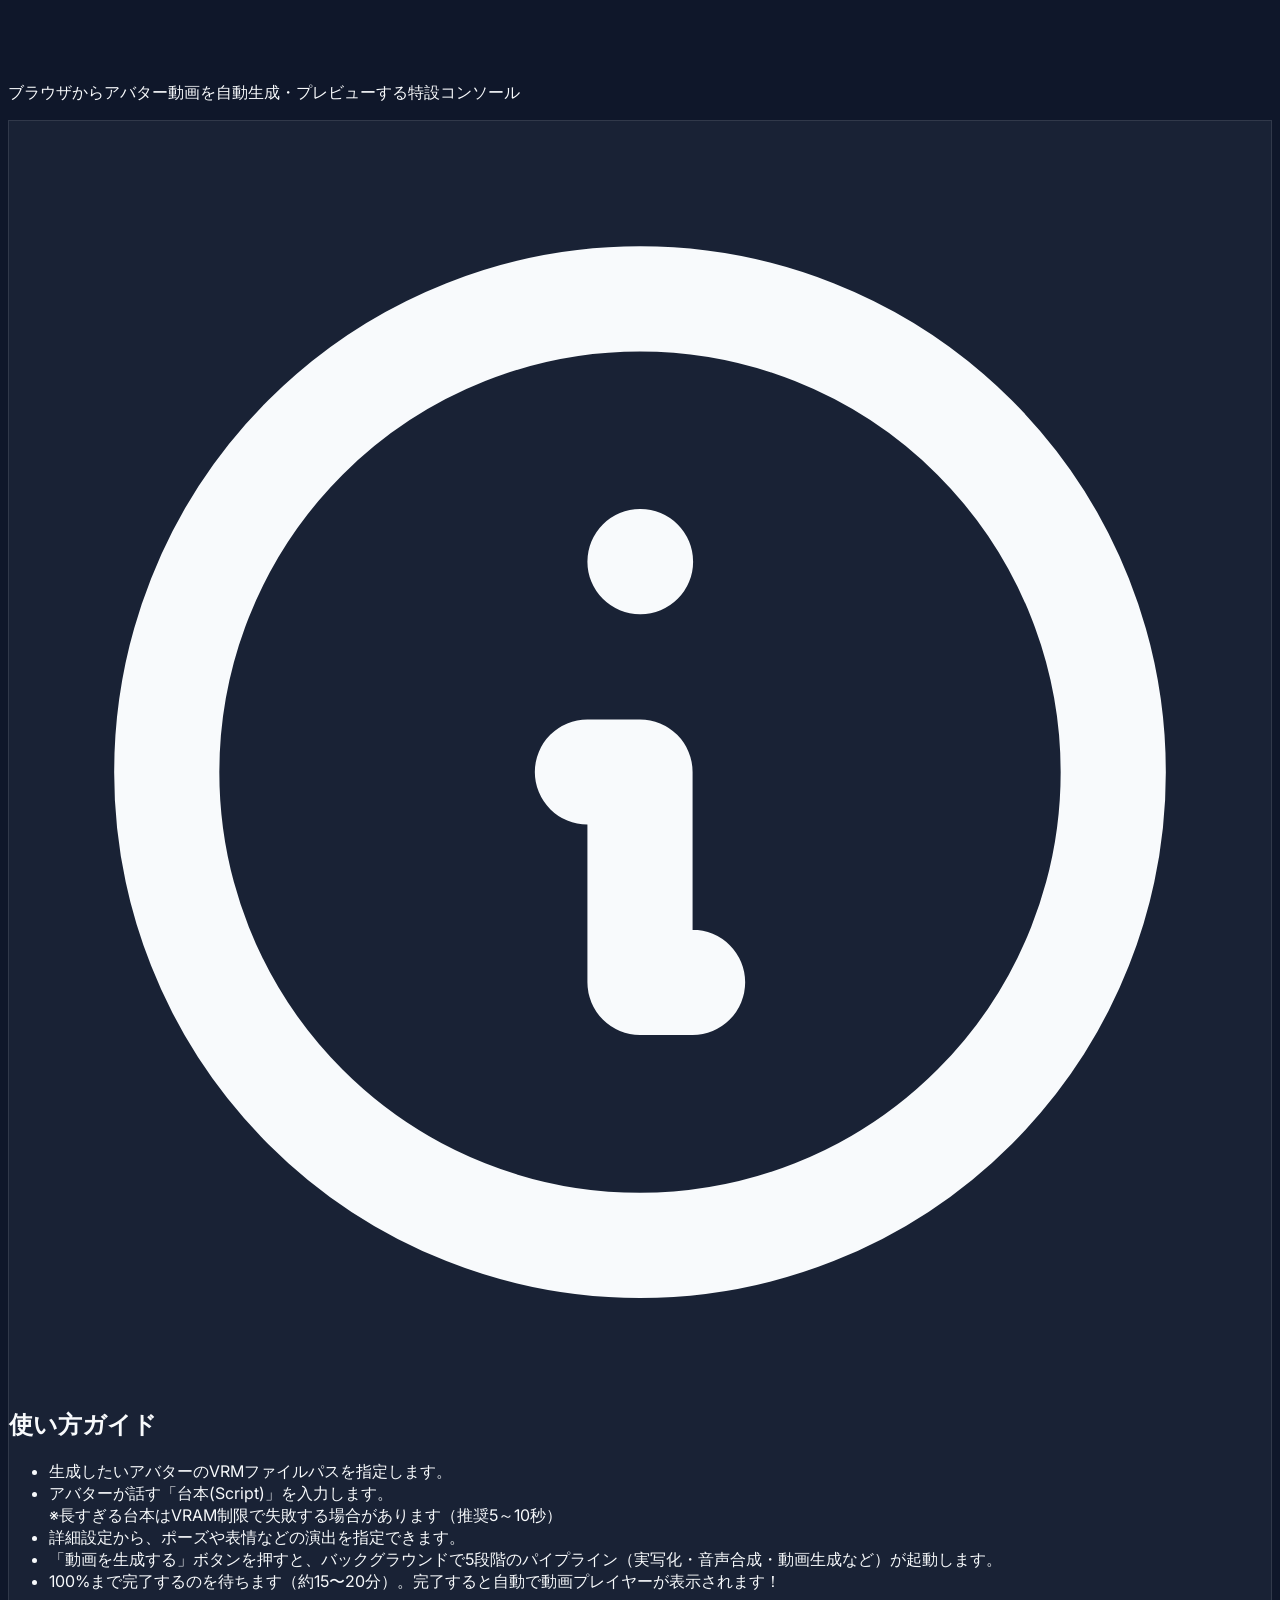
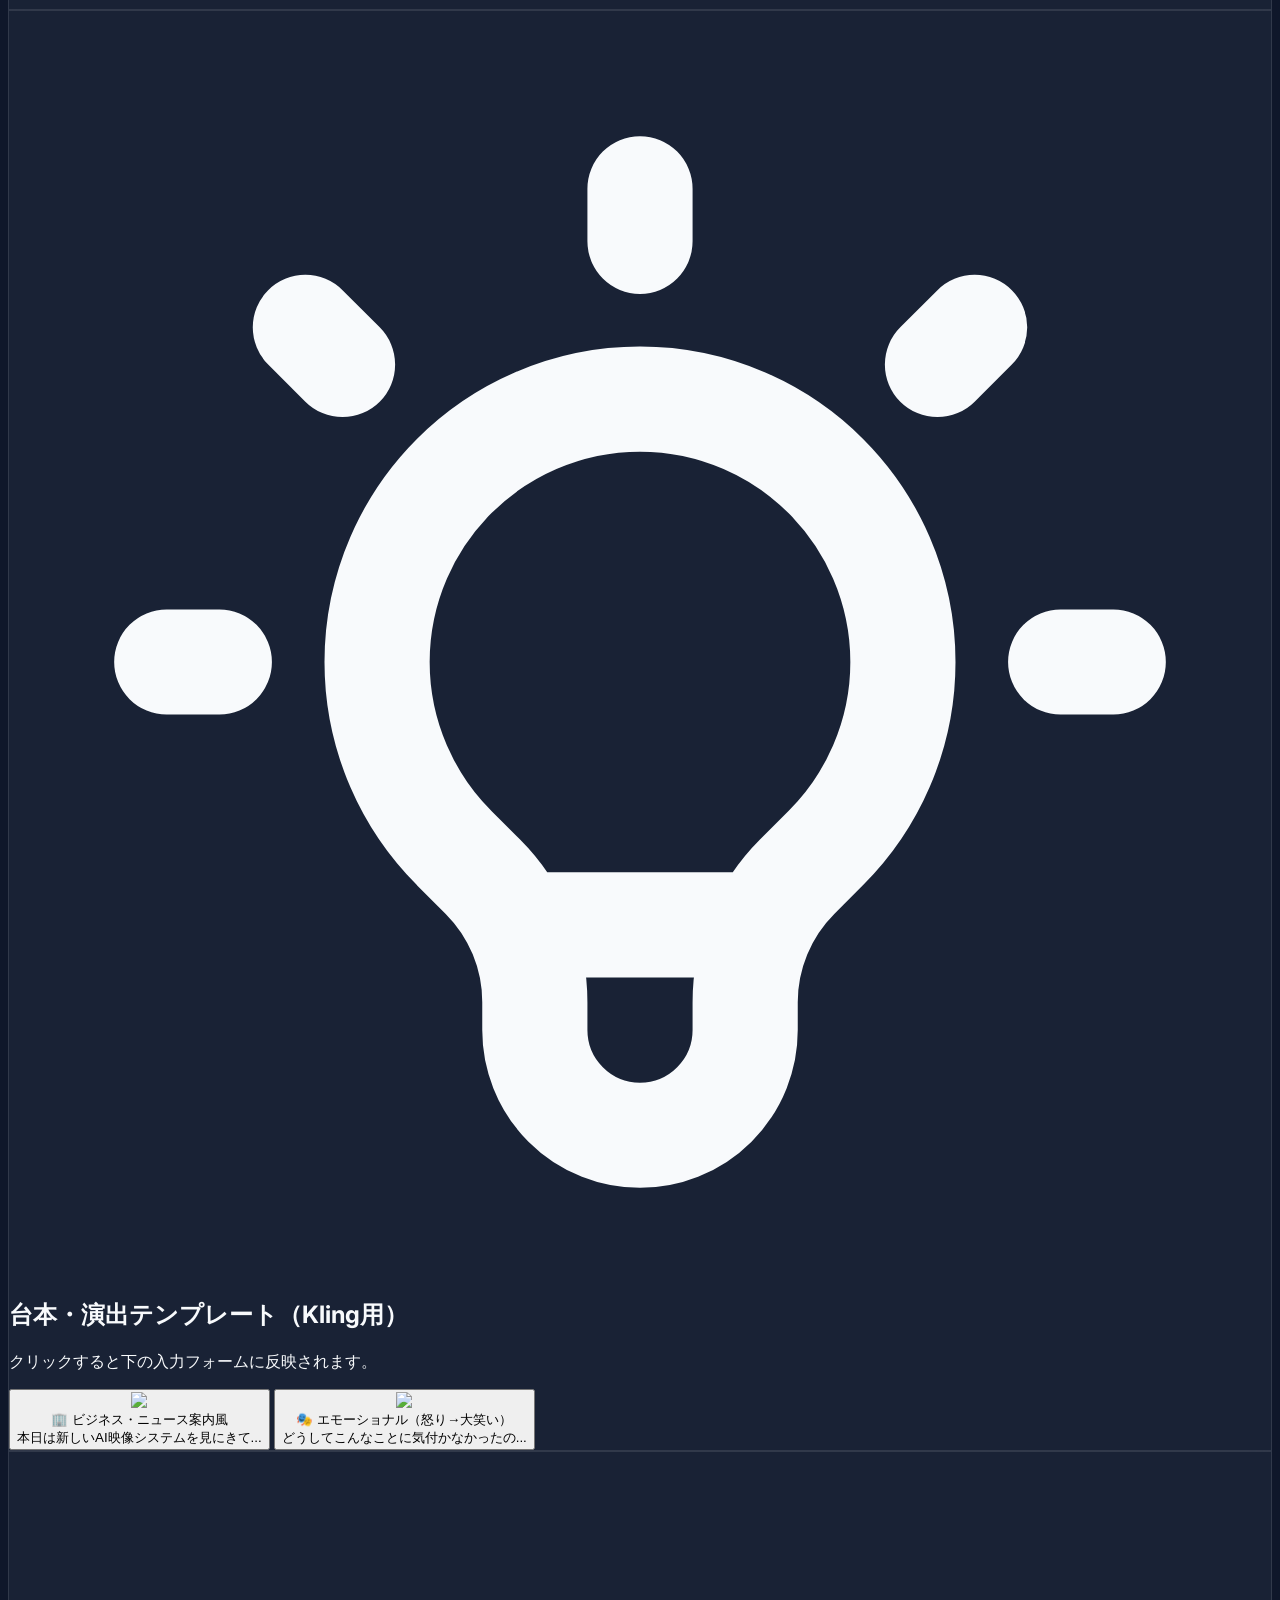
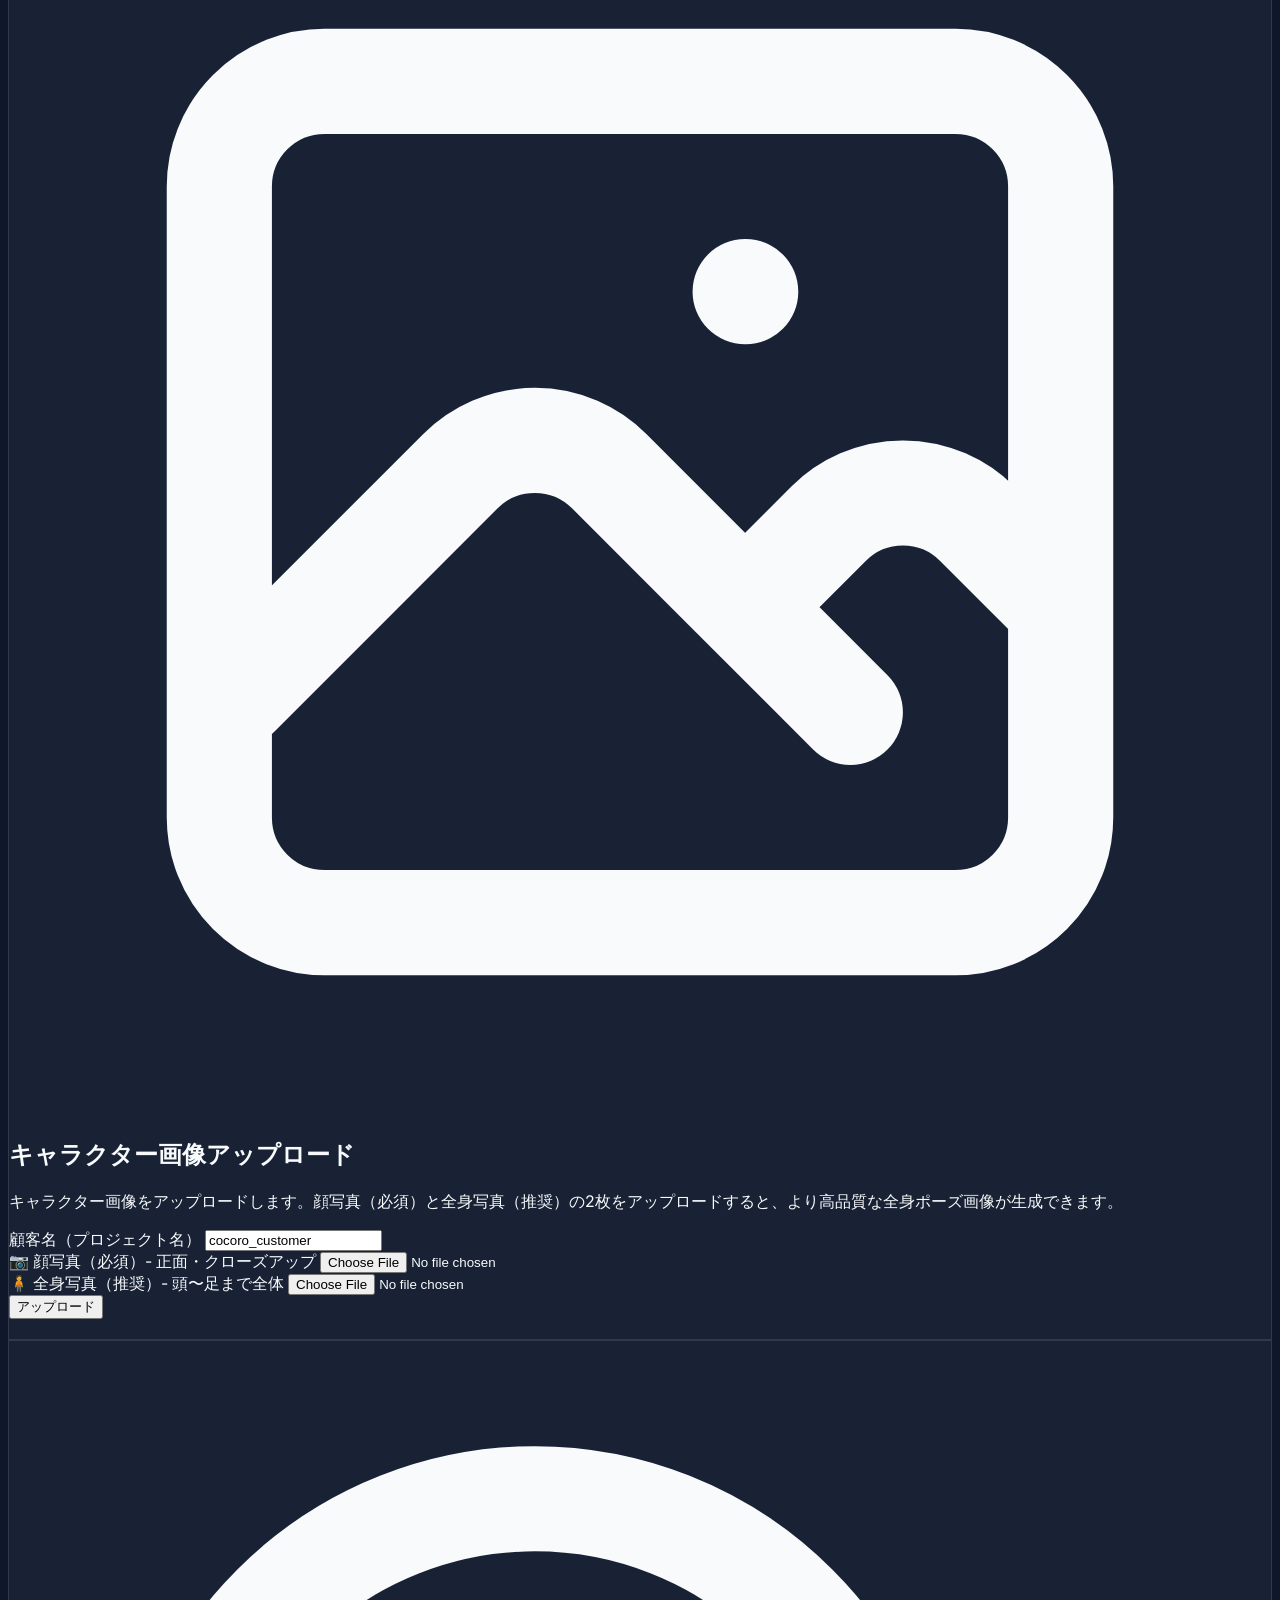
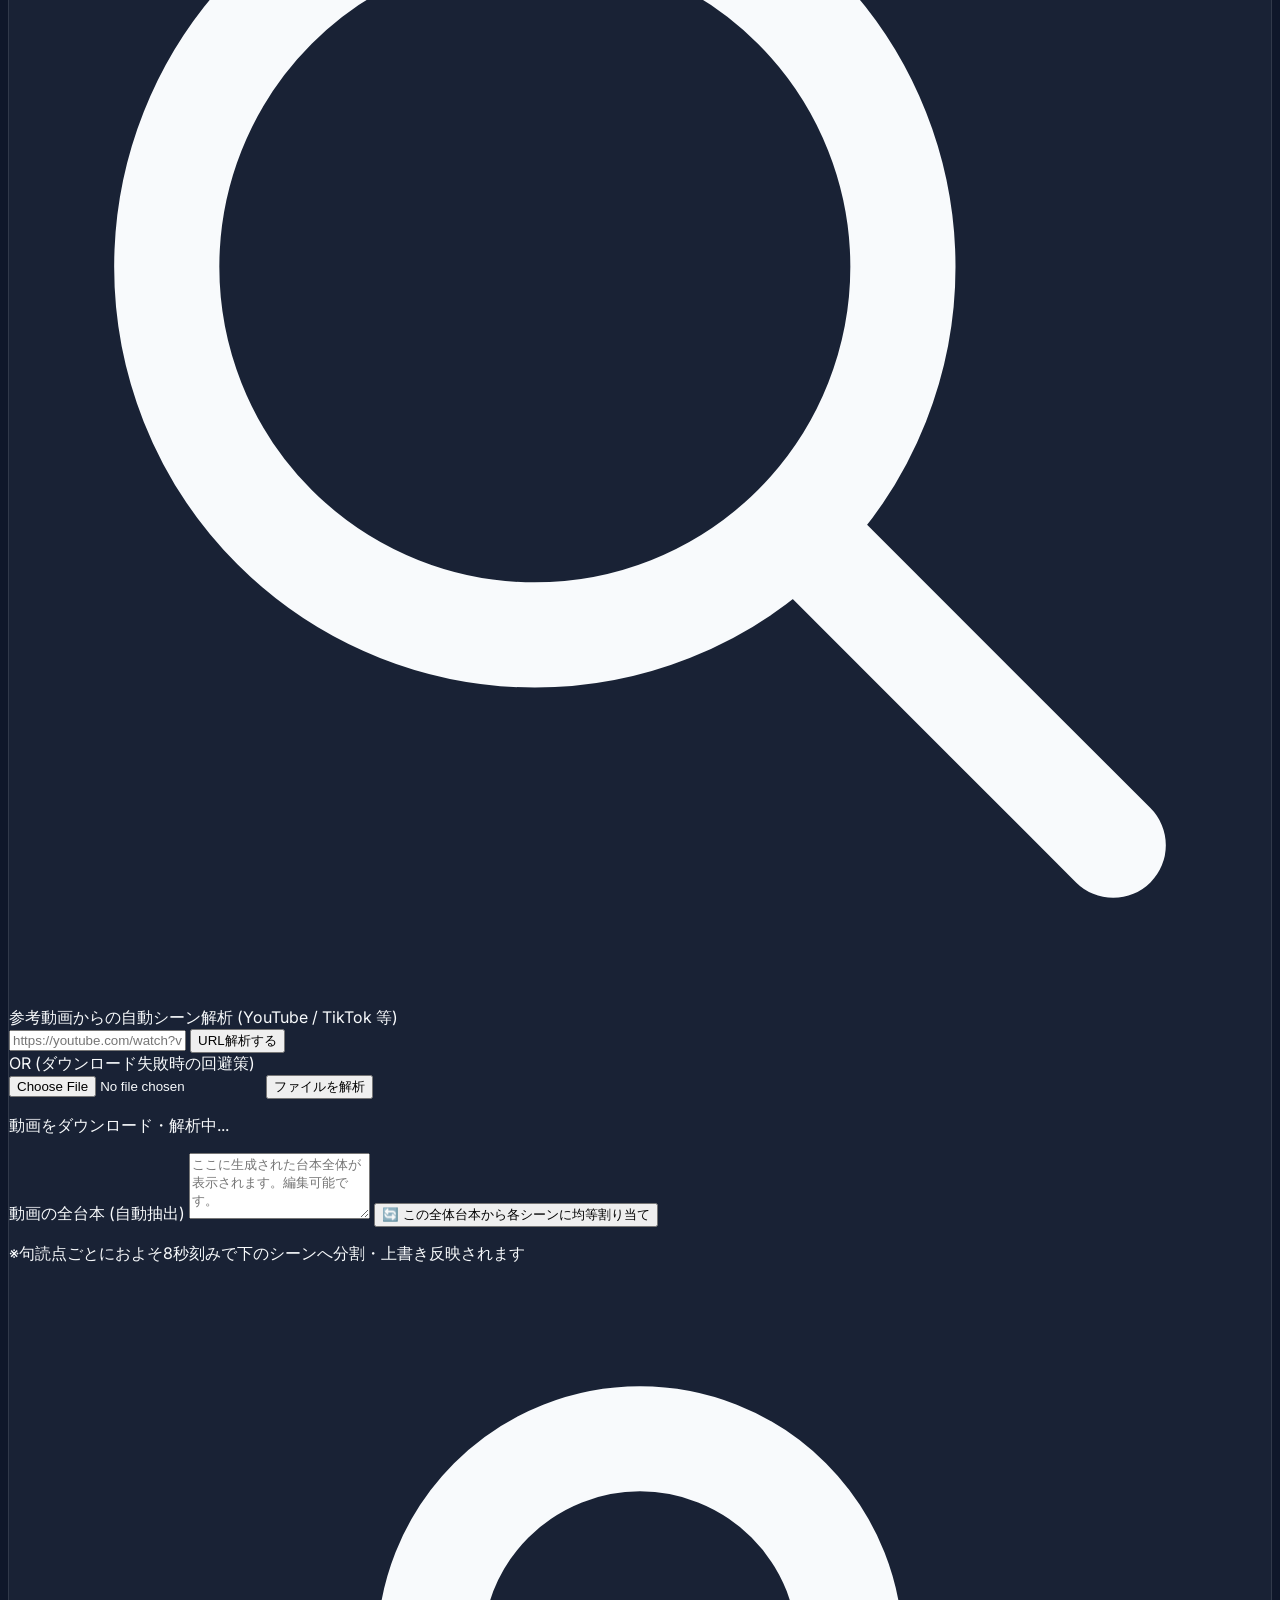
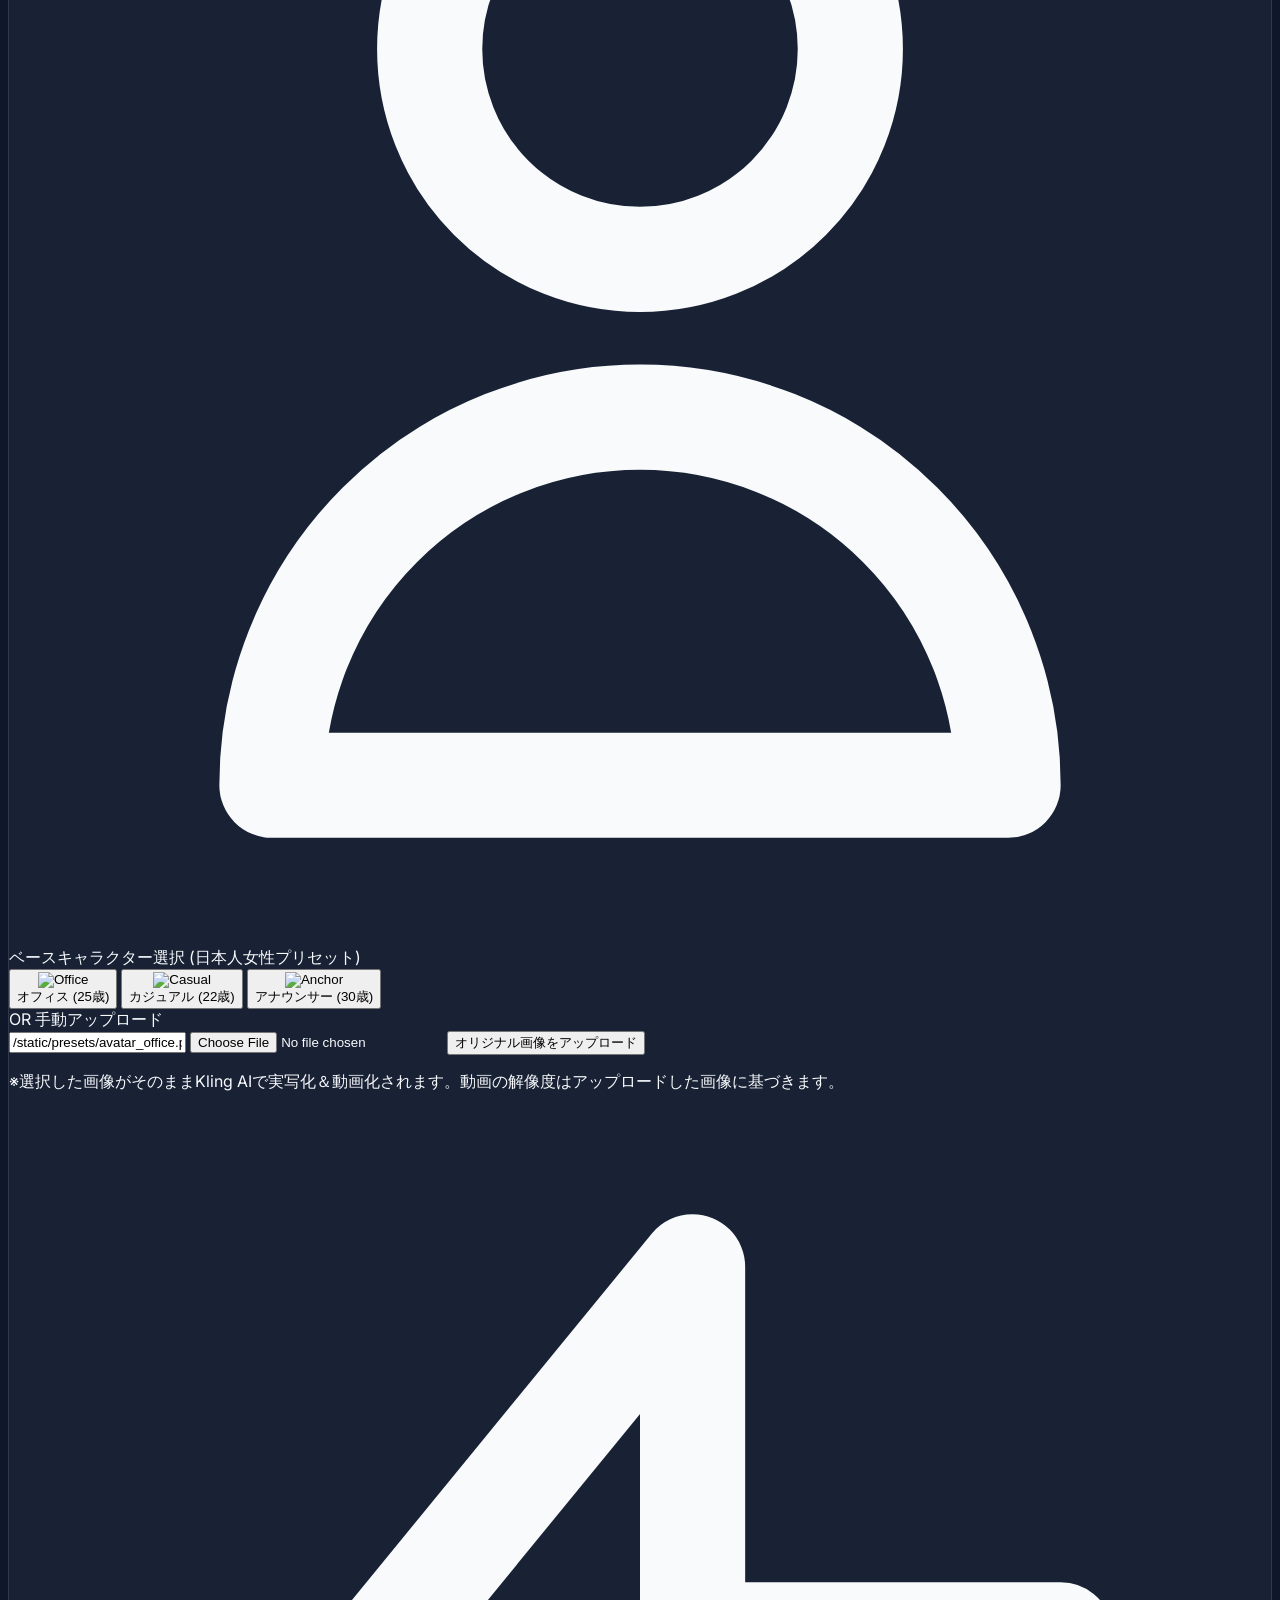
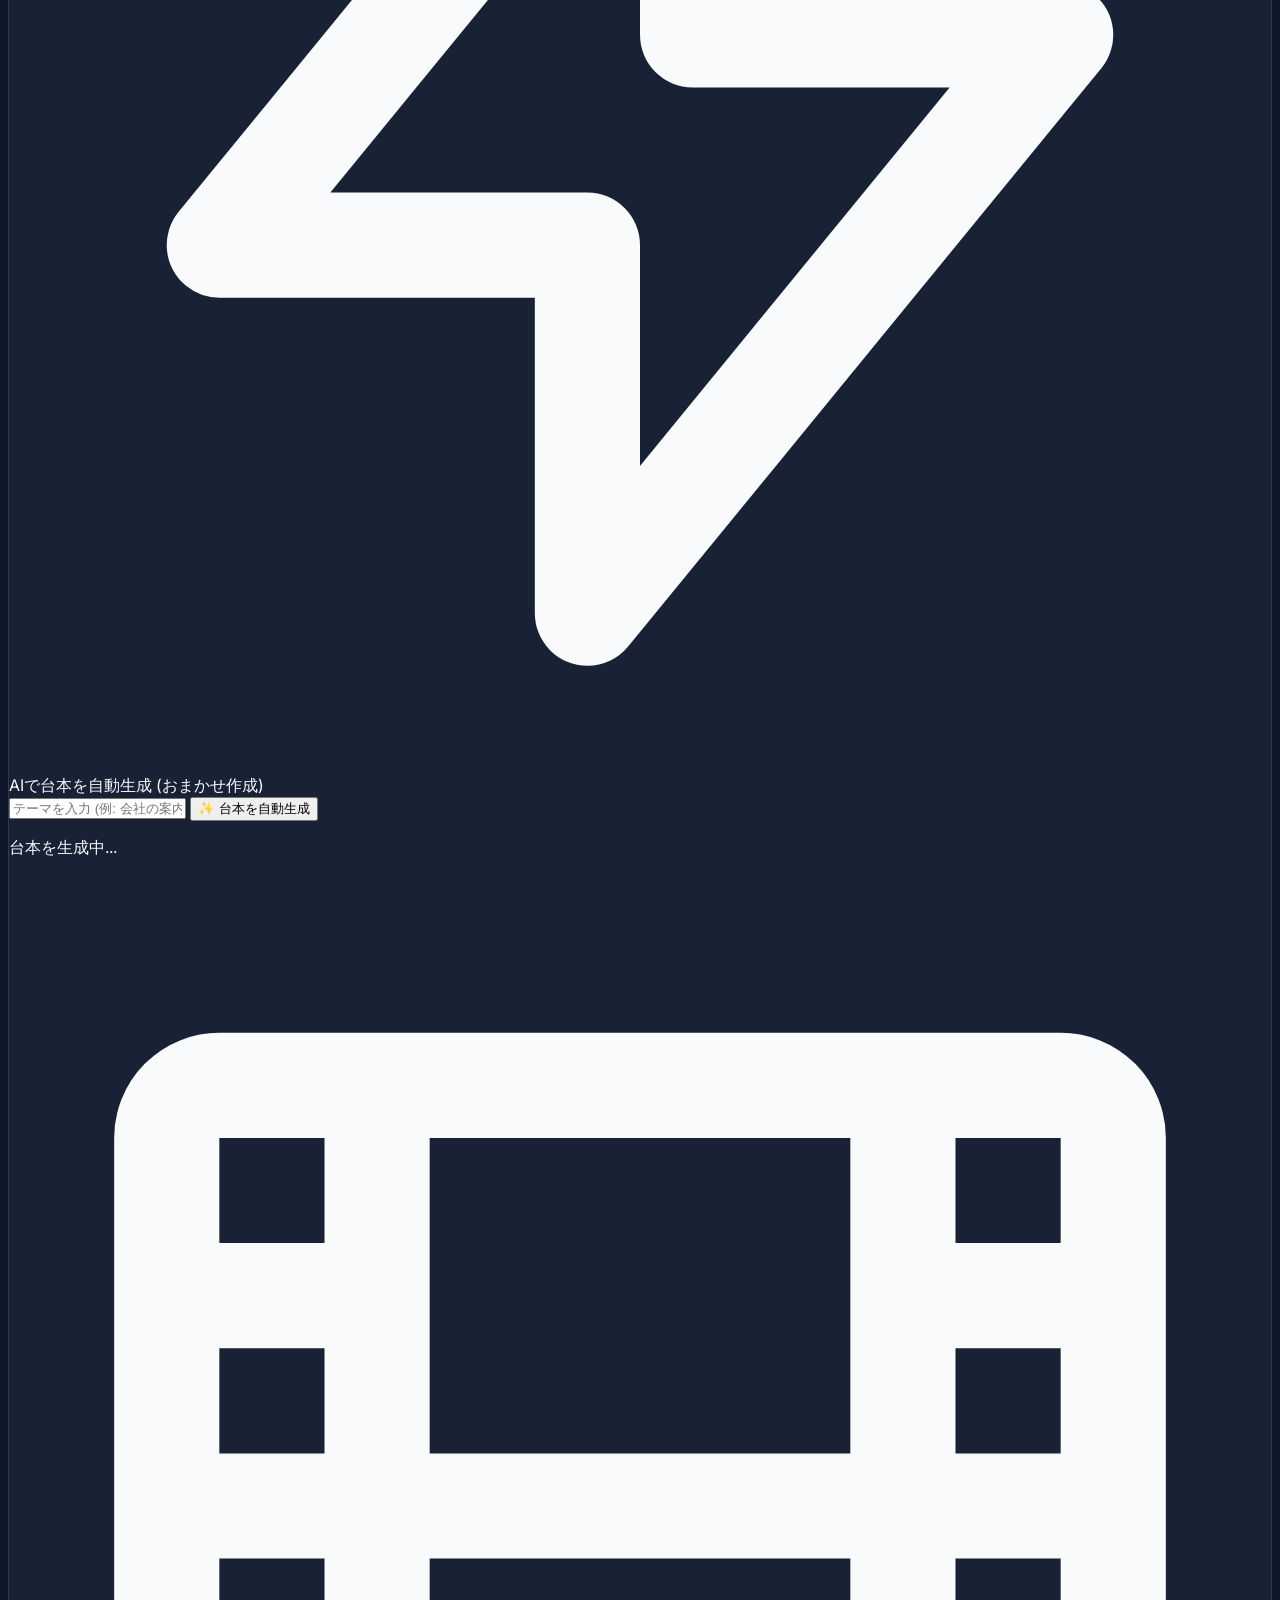
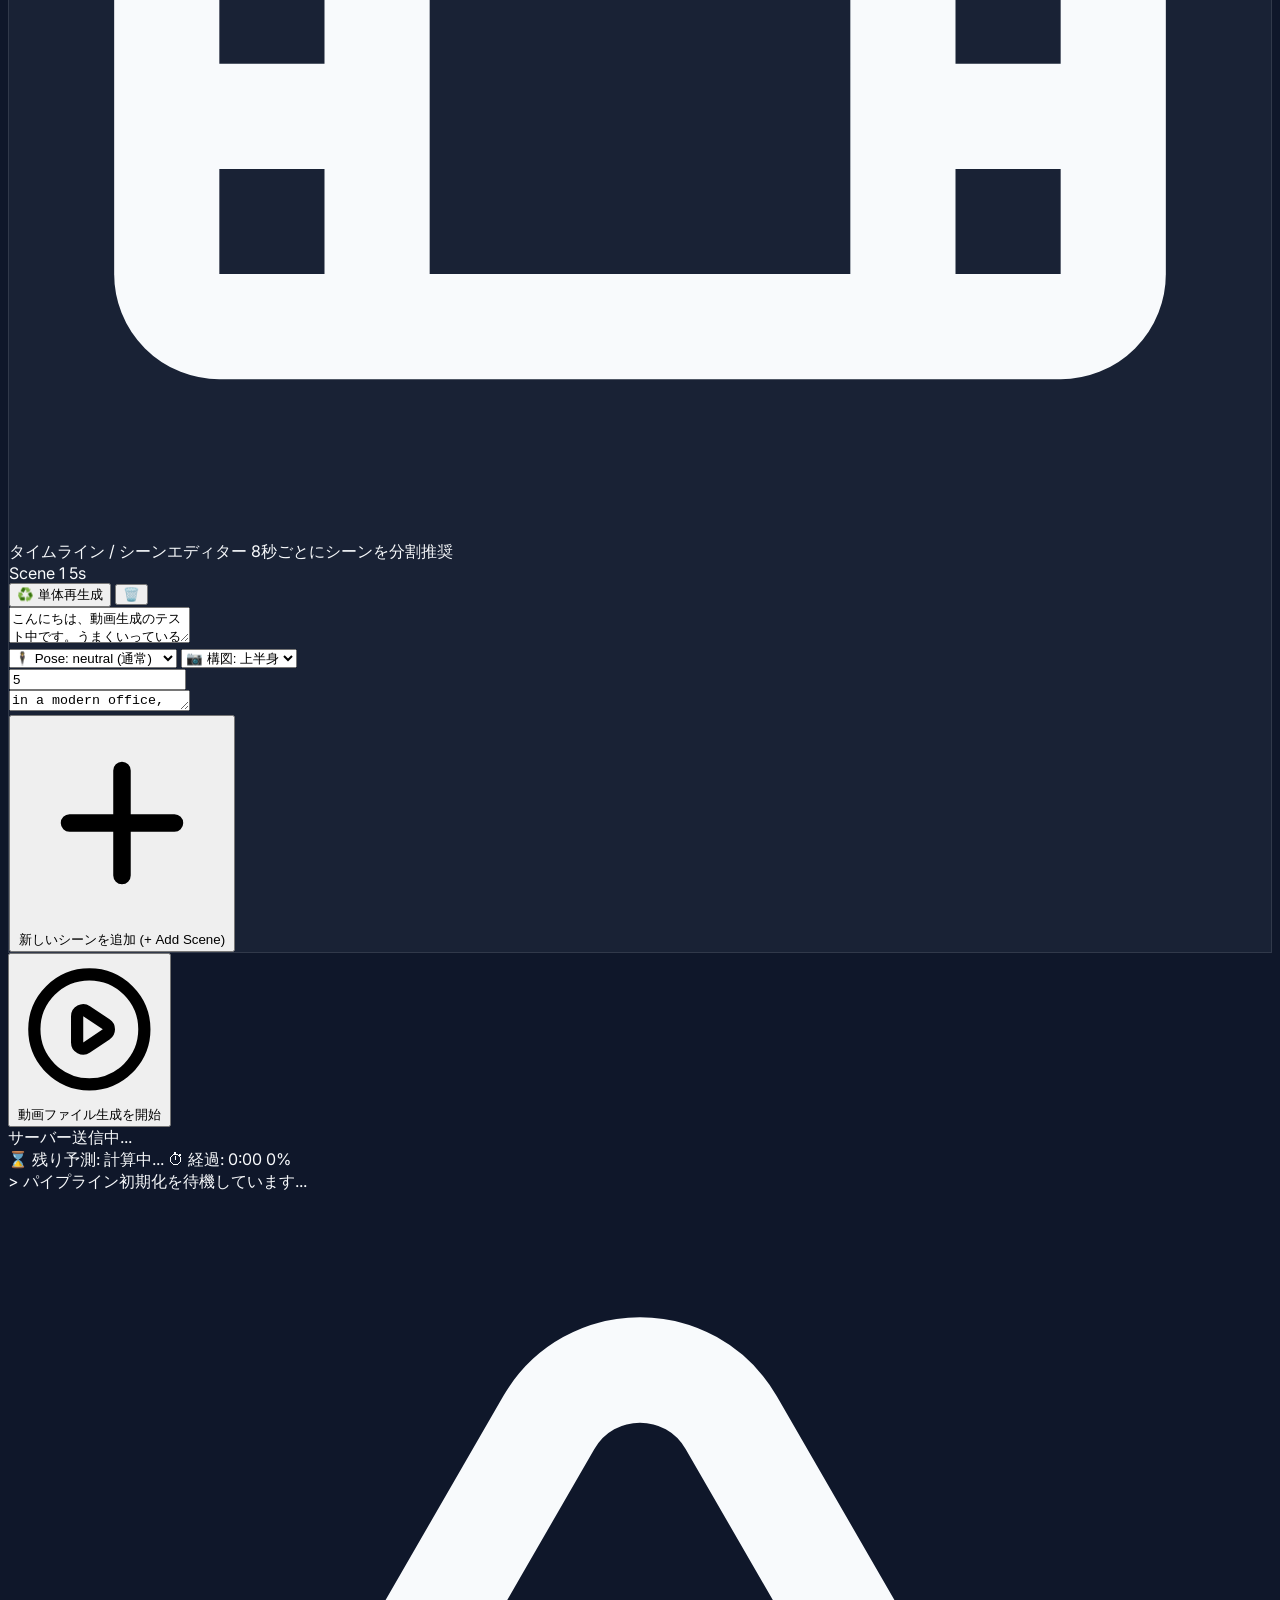
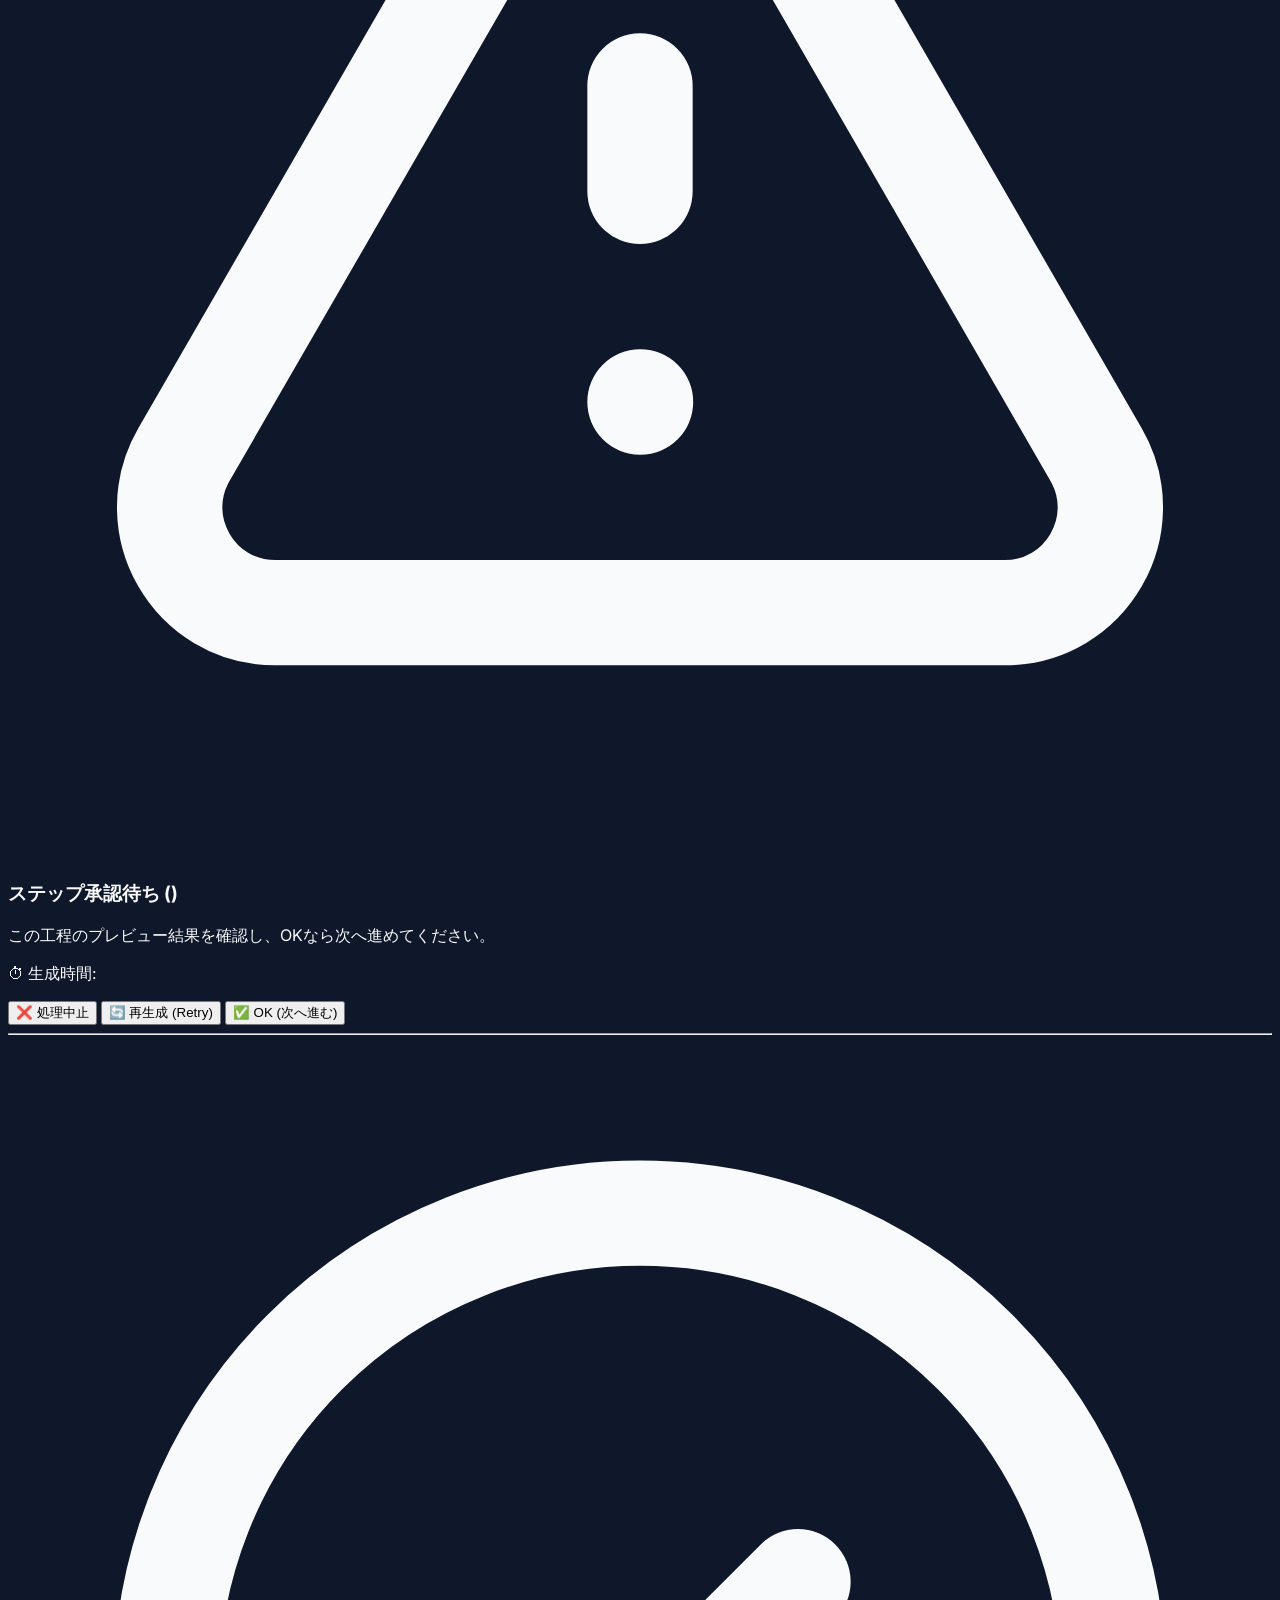
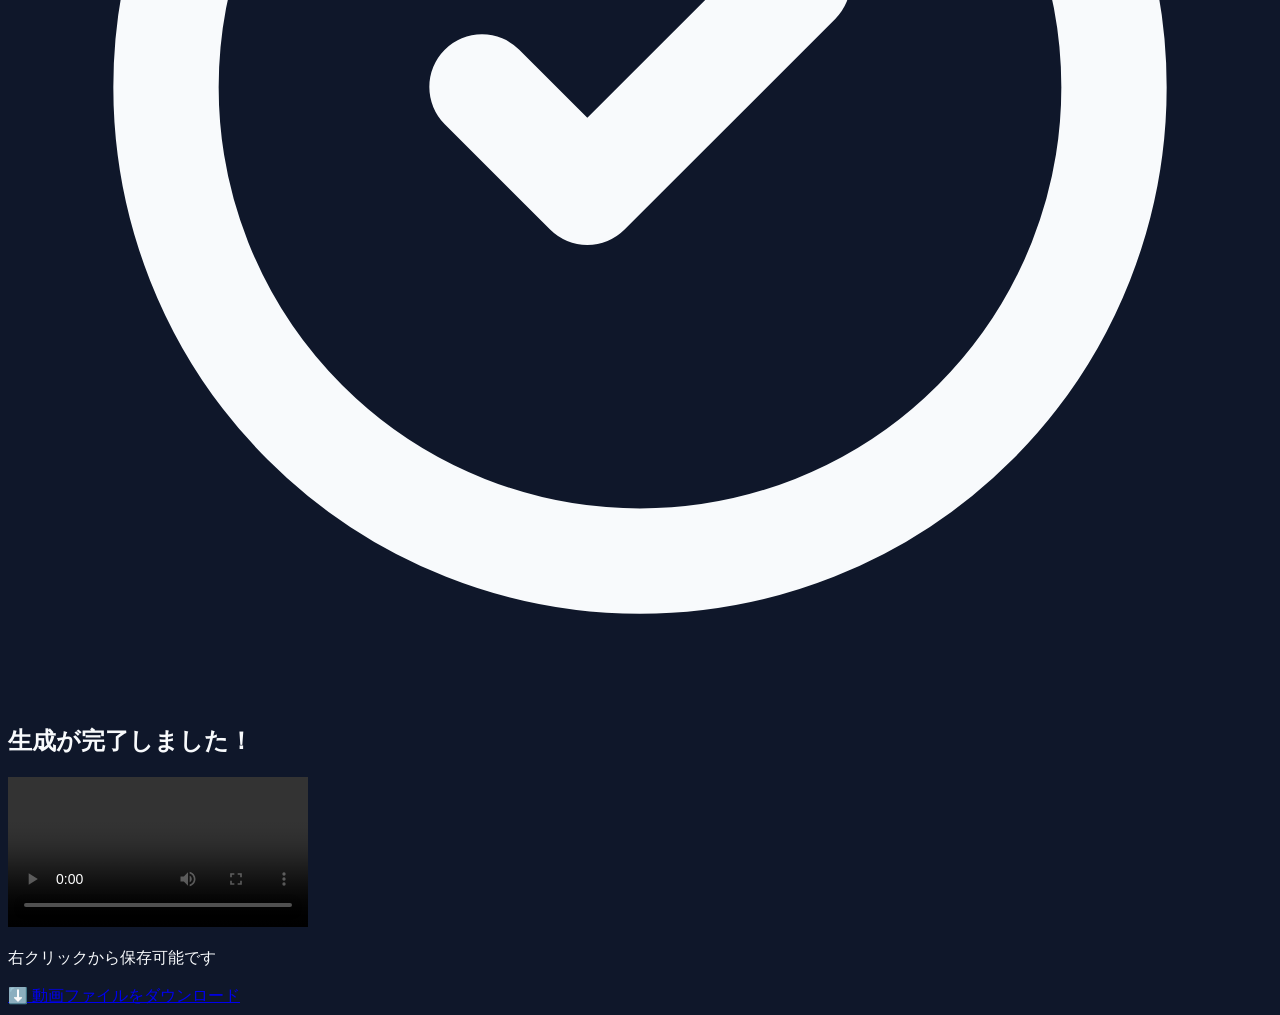
==== commit 799beff8: "feat: 全身写真アップロード機能追加（顔写真+全身写真の2枚対応）" ====
--- a/ui/index.html
+++ b/ui/index.html
@@ -79,17 +79,23 @@
             <svg class="w-5 h-5 mr-2" fill="none" stroke="currentColor" viewBox="0 0 24 24"><path stroke-linecap="round" stroke-linejoin="round" stroke-width="2" d="M4 16l4.586-4.586a2 2 0 012.828 0L16 16m-2-2l1.586-1.586a2 2 0 012.828 0L20 14m-6-6h.01M6 20h12a2 2 0 002-2V6a2 2 0 00-2-2H6a2 2 0 00-2 2v12a2 2 0 002 2z"></path></svg>
             キャラクター画像アップロード
         </h2>
-        <p class="text-sm text-slate-400 mb-4">プロジェクトに使用するキャラクター画像をアップロードします。アップロードした画像はavatar.pngとして保存され、動画生成に使用されます。</p>
-        <div class="flex items-center space-x-4">
-            <div class="flex-1">
+        <p class="text-sm text-slate-400 mb-4">キャラクター画像をアップロードします。<span class="text-yellow-400 font-semibold">顔写真（必須）</span>と<span class="text-blue-400 font-semibold">全身写真（推奨）</span>の2枚をアップロードすると、より高品質な全身ポーズ画像が生成できます。</p>
+        <div class="space-y-3">
+            <div>
                 <label class="block text-xs text-slate-400 mb-1">顧客名（プロジェクト名）</label>
                 <input type="text" id="uploadCustomerName" value="cocoro_customer" class="w-full bg-slate-900/80 border border-slate-600 rounded-lg p-3 text-slate-200 focus:outline-none focus:ring-2 focus:ring-green-500 text-sm">
             </div>
-            <div class="flex-1">
-                <label class="block text-xs text-slate-400 mb-1">キャラクター画像 (PNG/JPG)</label>
-                <input type="file" id="avatarFileInput" accept="image/png,image/jpeg,image/jpg,image/webp" class="w-full bg-slate-900/80 border border-slate-600 rounded-lg p-2 text-slate-400 text-sm file:mr-3 file:py-2 file:px-4 file:rounded-full file:border-0 file:text-xs file:font-semibold file:bg-green-900 file:text-green-300 hover:file:bg-green-800">
-            </div>
-            <div class="flex-shrink-0 pt-5">
+            <div class="flex gap-4">
+                <div class="flex-1">
+                    <label class="block text-xs text-yellow-400 font-semibold mb-1">📷 顔写真（必須）- 正面・クローズアップ</label>
+                    <input type="file" id="avatarFileInput" accept="image/png,image/jpeg,image/jpg,image/webp" class="w-full bg-slate-900/80 border border-yellow-700 rounded-lg p-2 text-slate-400 text-sm file:mr-3 file:py-2 file:px-4 file:rounded-full file:border-0 file:text-xs file:font-semibold file:bg-green-900 file:text-green-300 hover:file:bg-green-800">
+                </div>
+                <div class="flex-1">
+                    <label class="block text-xs text-blue-400 font-semibold mb-1">🧍 全身写真（推奨）- 頭〜足まで全体</label>
+                    <input type="file" id="avatarFullbodyInput" accept="image/png,image/jpeg,image/jpg,image/webp" class="w-full bg-slate-900/80 border border-blue-700 rounded-lg p-2 text-slate-400 text-sm file:mr-3 file:py-2 file:px-4 file:rounded-full file:border-0 file:text-xs file:font-semibold file:bg-blue-900 file:text-blue-300 hover:file:bg-blue-800">
+                </div>
+            </div>
+            <div>
                 <button type="button" onclick="uploadAvatar()" class="bg-gradient-to-r from-green-600 to-emerald-600 hover:from-green-500 hover:to-emerald-500 text-white font-bold py-3 px-6 rounded-lg shadow-lg transform transition-all active:scale-[0.98]">
                     アップロード
                 </button>
@@ -1084,6 +1090,10 @@
 
         const formData = new FormData();
         formData.append('file', fileInput.files[0]);
+        const fullbodyInput = document.getElementById('avatarFullbodyInput');
+        if (fullbodyInput && fullbodyInput.files[0]) {
+            formData.append('fullbody_file', fullbodyInput.files[0]);
+        }
 
         statusDiv.classList.remove('hidden');
         statusMsg.textContent = 'アップロード中...';
